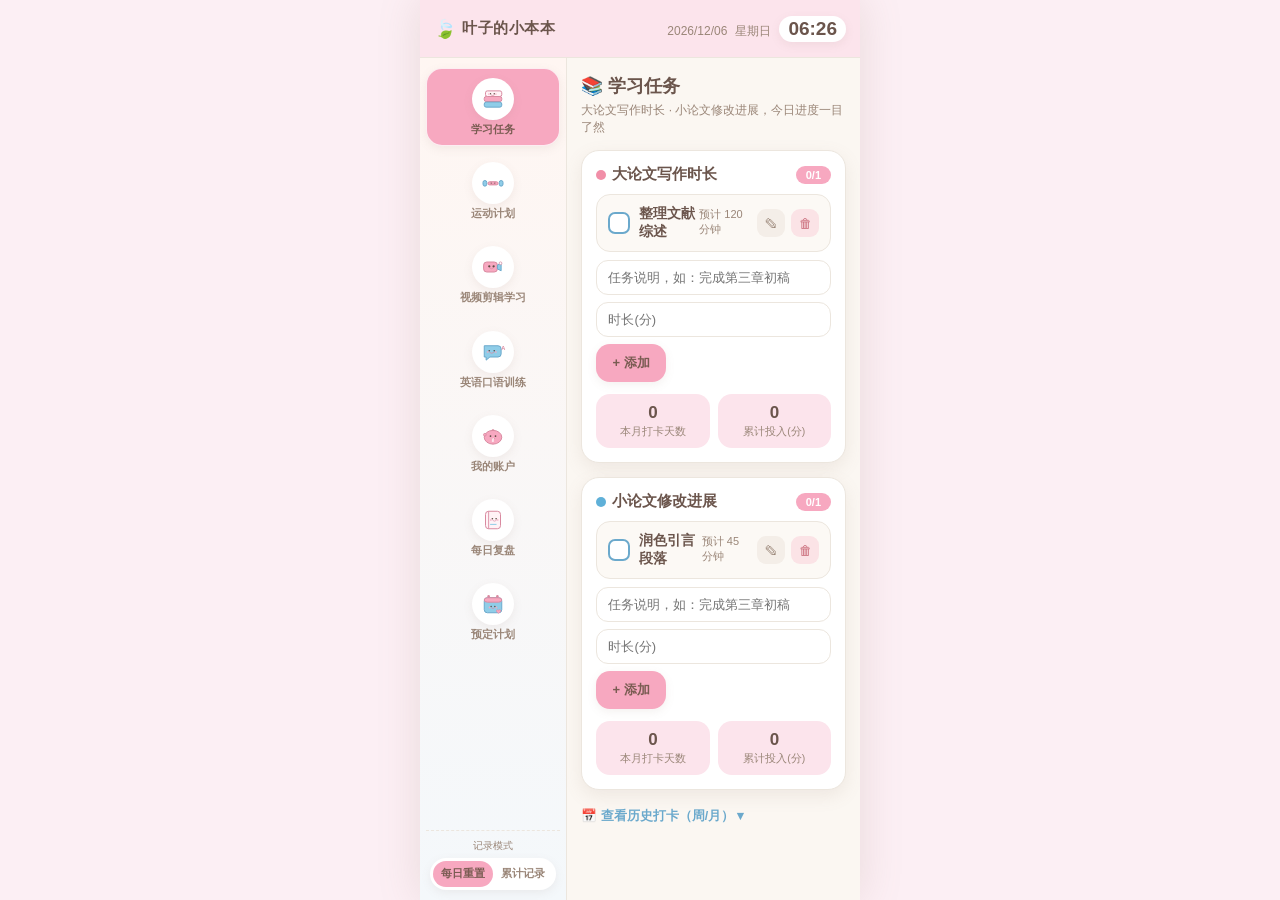
==== index.html @ 4d77258d "部署叶子的小本本到 GitHub Pages" ====
<!DOCTYPE html>
<html lang="zh-CN">
<head>
  <meta charset="UTF-8" />
  <meta name="viewport" content="width=device-width, initial-scale=1.0, maximum-scale=1.0, user-scalable=no, viewport-fit=cover" />
  <meta name="theme-color" content="#F7A8C0" />
  <title>叶子的小本本</title>
  <link rel="stylesheet" href="styles.css" />
<meta name="apple-mobile-web-app-capable" content="yes">
<meta name="mobile-web-app-capable" content="yes">
<meta name="apple-mobile-web-app-status-bar-style" content="default">
<meta name="apple-mobile-web-app-title" content="叶子的小本本">
<link rel="manifest" href="data:application/manifest+json,%7B%22name%22%3A%22%E5%8F%B6%E5%AD%90%E7%9A%84%E5%B0%8F%E6%9C%AC%E6%9C%AC%22%2C%22short_name%22%3A%22%E5%8F%B6%E5%AD%90%E6%9C%AC%E6%9C%AC%22%2C%22display%22%3A%22standalone%22%2C%22orientation%22%3A%22portrait%22%2C%22background_color%22%3A%22%23FBF7F2%22%2C%22theme_color%22%3A%22%23F7A8C0%22%2C%22start_url%22%3A%22.%22%2C%22icons%22%3A%5B%7B%22src%22%3A%22data%3Aimage%2Fsvg%2Bxml%2C%253Csvg%2520xmlns%253D'http%253A%252F%252Fwww.w3.org%252F2000%252Fsvg'%2520width%253D'512'%2520height%253D'512'%253E%253Cdefs%253E%253ClinearGradient%2520id%253D'g'%2520x1%253D'0'%2520y1%253D'0'%2520x2%253D'1'%2520y2%253D'1'%253E%253Cstop%2520offset%253D'0'%2520stop-color%253D'%2523F7A8C0'%252F%253E%253Cstop%2520offset%253D'1'%2520stop-color%253D'%25238FCDE8'%252F%253E%253C%252FlinearGradient%253E%253C%252Fdefs%253E%253Crect%2520width%253D'512'%2520height%253D'512'%2520rx%253D'112'%2520fill%253D'url(%2523g)'%252F%253E%253Ctext%2520x%253D'256'%2520y%253D'340'%2520font-size%253D'300'%2520text-anchor%253D'middle'%253E%25F0%259F%258D%2583%253C%252Ftext%253E%253C%252Fsvg%253E%22%2C%22sizes%22%3A%22512x512%22%2C%22type%22%3A%22image%2Fsvg%2Bxml%22%2C%22purpose%22%3A%22any%22%7D%5D%7D">
<link rel="apple-touch-icon" href="data:image/svg+xml,%3Csvg%20xmlns%3D'http%3A%2F%2Fwww.w3.org%2F2000%2Fsvg'%20width%3D'512'%20height%3D'512'%3E%3Cdefs%3E%3ClinearGradient%20id%3D'g'%20x1%3D'0'%20y1%3D'0'%20x2%3D'1'%20y2%3D'1'%3E%3Cstop%20offset%3D'0'%20stop-color%3D'%23F7A8C0'%2F%3E%3Cstop%20offset%3D'1'%20stop-color%3D'%238FCDE8'%2F%3E%3C%2FlinearGradient%3E%3C%2Fdefs%3E%3Crect%20width%3D'512'%20height%3D'512'%20rx%3D'112'%20fill%3D'url(%23g)'%2F%3E%3Ctext%20x%3D'256'%20y%3D'340'%20font-size%3D'300'%20text-anchor%3D'middle'%3E%F0%9F%8D%83%3C%2Ftext%3E%3C%2Fsvg%3E">
</head>
<body>
  <div class="phone">
    <!-- 顶部常驻栏：日期 / 星期 / 时间 -->
    <header class="topbar" id="topbar">
      <div class="brand">
        <span class="brand-leaf">🍃</span>
        <span class="brand-name">叶子的小本本</span>
      </div>
      <div class="clock" id="clock">
        <span class="clock-date" id="clockDate">----/--/--</span>
        <span class="clock-week" id="clockWeek">星期-</span>
        <span class="clock-time" id="clockTime">--:--</span>
      </div>
    </header>

    <div class="body">
      <!-- 左侧导航 -->
      <nav class="sidebar" id="sidebar">
        <ul class="nav-list" id="navList">
          <li class="nav-item" data-nav="learning">
            <span class="nav-ico" aria-hidden="true">
              <svg viewBox="0 0 48 48" width="30" height="30">
                <rect x="10" y="20" width="28" height="8" rx="3" fill="#F7A8C0" stroke="#D98AA0" stroke-width="1.6"/>
                <rect x="10" y="29" width="28" height="8" rx="3" fill="#8FCDE8" stroke="#6BA9CC" stroke-width="1.6"/>
                <rect x="12" y="11" width="26" height="9" rx="3" fill="#FFF3F6" stroke="#D98AA0" stroke-width="1.6"/>
                <circle cx="20" cy="15.5" r="1.1" fill="#5C4A42"/><circle cx="26" cy="15.5" r="1.1" fill="#5C4A42"/>
                <path d="M21 17.6q2.5 2 5 0" stroke="#D98AA0" stroke-width="1.2" fill="none" stroke-linecap="round"/>
                <circle cx="17.4" cy="16" r="1.4" fill="#F7A8C0" opacity=".7"/><circle cx="28.6" cy="16" r="1.4" fill="#F7A8C0" opacity=".7"/>
              </svg>
            </span>
            <span class="nav-label">学习任务</span>
          </li>
          <li class="nav-item" data-nav="exercise">
            <span class="nav-ico" aria-hidden="true">
              <svg viewBox="0 0 48 48" width="30" height="30">
                <rect x="8" y="20" width="6" height="9" rx="3" fill="#8FCDE8" stroke="#6BA9CC" stroke-width="1.6"/>
                <rect x="34" y="20" width="6" height="9" rx="3" fill="#8FCDE8" stroke="#6BA9CC" stroke-width="1.6"/>
                <rect x="16" y="22" width="16" height="5" rx="2.5" fill="#F7A8C0" stroke="#D98AA0" stroke-width="1.6"/>
                <circle cx="21" cy="24.3" r="1" fill="#5C4A42"/><circle cx="27" cy="24.3" r="1" fill="#5C4A42"/>
                <path d="M22.5 25.6q1.5 1.2 3 0" stroke="#D98AA0" stroke-width="1" fill="none" stroke-linecap="round"/>
                <circle cx="19" cy="24.7" r="1.3" fill="#F7A8C0" opacity=".7"/><circle cx="29" cy="24.7" r="1.3" fill="#F7A8C0" opacity=".7"/>
              </svg>
            </span>
            <span class="nav-label">运动计划</span>
          </li>
          <li class="nav-item" data-nav="video">
            <span class="nav-ico" aria-hidden="true">
              <svg viewBox="0 0 48 48" width="30" height="30">
                <rect x="9" y="16" width="22" height="16" rx="5" fill="#F7A8C0" stroke="#D98AA0" stroke-width="1.6"/>
                <path d="M31 21l6-3v12l-6-3z" fill="#8FCDE8" stroke="#6BA9CC" stroke-width="1.6" stroke-linejoin="round"/>
                <circle cx="18" cy="23" r="1.8" fill="#5C4A42"/><circle cx="25" cy="23" r="1.8" fill="#5C4A42"/>
                <path d="M19 26q2.5 2 5 0" stroke="#D98AA0" stroke-width="1.1" fill="none" stroke-linecap="round"/>
                <circle cx="15.5" cy="25" r="1.6" fill="#F7A8C0" opacity=".8"/><circle cx="27.5" cy="25" r="1.6" fill="#F7A8C0" opacity=".8"/>
                <circle cx="36" cy="18" r="2.2" fill="#fff" stroke="#D98AA0" stroke-width="1.2"/>
              </svg>
            </span>
            <span class="nav-label">视频剪辑学习</span>
          </li>
          <li class="nav-item" data-nav="english">
            <span class="nav-ico" aria-hidden="true">
              <svg viewBox="0 0 48 48" width="30" height="30">
                <path d="M10 14h22a5 5 0 0 1 5 5v8a5 5 0 0 1-5 5H19l-6 5v-5h-3z" fill="#8FCDE8" stroke="#6BA9CC" stroke-width="1.6" stroke-linejoin="round"/>
                <circle cx="18" cy="22" r="1.3" fill="#5C4A42"/><circle cx="26" cy="22" r="1.3" fill="#5C4A42"/>
                <path d="M19 25q3 2.5 6 0" stroke="#D98AA0" stroke-width="1.2" fill="none" stroke-linecap="round"/>
                <circle cx="15.5" cy="24" r="1.6" fill="#F7A8C0" opacity=".7"/><circle cx="28.5" cy="24" r="1.6" fill="#F7A8C0" opacity=".7"/>
                <text x="37" y="20" font-size="9" font-weight="800" fill="#D98AA0">A</text>
              </svg>
            </span>
            <span class="nav-label">英语口语训练</span>
          </li>
          <li class="nav-item" data-nav="account">
            <span class="nav-ico" aria-hidden="true">
              <svg viewBox="0 0 48 48" width="30" height="30">
                <ellipse cx="24" cy="26" rx="14" ry="11" fill="#F7A8C0" stroke="#D98AA0" stroke-width="1.6"/>
                <circle cx="11" cy="22" r="2.2" fill="#F7A8C0" stroke="#D98AA0" stroke-width="1.3"/>
                <circle cx="20" cy="24" r="1.4" fill="#5C4A42"/><circle cx="28" cy="24" r="1.4" fill="#5C4A42"/>
                <path d="M21 28q3 2.5 6 0" stroke="#D98AA0" stroke-width="1.2" fill="none" stroke-linecap="round"/>
                <circle cx="16" cy="27" r="2" fill="#F7A8C0" opacity=".85"/><circle cx="32" cy="27" r="2" fill="#F7A8C0" opacity=".85"/>
                <rect x="22" y="13" width="4" height="3" rx="1.5" fill="#D98AA0"/>
                <text x="24" y="33" font-size="8" font-weight="800" fill="#fff" text-anchor="middle">¥</text>
              </svg>
            </span>
            <span class="nav-label">我的账户</span>
          </li>
          <li class="nav-item" data-nav="review">
            <span class="nav-ico" aria-hidden="true">
              <svg viewBox="0 0 48 48" width="30" height="30">
                <rect x="12" y="10" width="24" height="28" rx="5" fill="#FFF3F6" stroke="#D98AA0" stroke-width="1.6"/>
                <path d="M17 10v28" stroke="#D98AA0" stroke-width="1.4"/>
                <circle cx="23" cy="22" r="1.3" fill="#5C4A42"/><circle cx="29" cy="22" r="1.3" fill="#5C4A42"/>
                <path d="M24 25q2.5 2 5 0" stroke="#D98AA0" stroke-width="1.1" fill="none" stroke-linecap="round"/>
                <circle cx="20.5" cy="24" r="1.5" fill="#F7A8C0" opacity=".7"/><circle cx="31.5" cy="24" r="1.5" fill="#F7A8C0" opacity=".7"/>
                <path d="M20 31h9" stroke="#8FCDE8" stroke-width="1.6" stroke-linecap="round"/>
              </svg>
            </span>
            <span class="nav-label">每日复盘</span>
          </li>
          <li class="nav-item" data-nav="plans">
            <span class="nav-ico" aria-hidden="true">
              <svg viewBox="0 0 48 48" width="30" height="30">
                <rect x="10" y="14" width="28" height="24" rx="5" fill="#8FCDE8" stroke="#6BA9CC" stroke-width="1.6"/>
                <rect x="10" y="14" width="28" height="7" rx="5" fill="#F7A8C0" stroke="#D98AA0" stroke-width="1.6"/>
                <circle cx="17" cy="11.5" r="2" fill="#D98AA0"/><circle cx="31" cy="11.5" r="2" fill="#D98AA0"/>
                <circle cx="21" cy="28" r="1.2" fill="#5C4A42"/><circle cx="27" cy="28" r="1.2" fill="#5C4A42"/>
                <path d="M22 30.5q2.5 2 4 0" stroke="#D98AA0" stroke-width="1.1" fill="none" stroke-linecap="round"/>
                <circle cx="18.5" cy="29.5" r="1.5" fill="#F7A8C0" opacity=".85"/><circle cx="29.5" cy="29.5" r="1.5" fill="#F7A8C0" opacity=".85"/>
                <path d="M33 34c-1.2-1.8-3.6-.6-3.6 1.2 0 1.8 3.6 3.6 3.6 3.6s3.6-1.8 3.6-3.6c0-1.8-2.4-3-3.6-1.2z" fill="#F7A8C0" stroke="#D98AA0" stroke-width="1"/>
              </svg>
            </span>
            <span class="nav-label">预定计划</span>
          </li>
        </ul>

        <!-- 全局记录模式切换 -->
        <div class="mode-switch" id="modeSwitch">
          <div class="mode-title">记录模式</div>
          <div class="mode-toggle">
            <button class="mode-opt" data-mode="daily">每日重置</button>
            <button class="mode-opt" data-mode="cumulative">累计记录</button>
          </div>
        </div>
      </nav>

      <!-- 右侧内容区 -->
      <main class="content" id="content"></main>
    </div>
  </div>

  <script src="app.js"></script>
</body>
</html>
---- styles.css ----
/* ============ 叶子的小本本 · 马卡龙柔雾视觉系统 ============ */
:root{
  --pink:        #F7A8C0;   /* 可爱粉 */
  --pink-deep:   #F18FA8;
  --pink-line:   #D98AA0;
  --pink-soft:   #FCE4EC;   /* 浅粉底 */
  --blue:        #8FCDE8;   /* 可爱蓝 */
  --blue-deep:   #5FB0D8;
  --blue-line:   #6BA9CC;
  --blue-soft:   #E6F3FB;   /* 浅蓝底 */
  --cream:       #FBF7F2;   /* 米白色背景 */
  --cream-card:  #FFFFFF;
  --gray-line:   #ECE6DE;   /* 浅灰分割线 */
  --ink:         #6B554C;   /* 深灰棕色文字 */
  --ink-soft:    #9A8678;
  --grad:        var(--pink);
  --grad-soft:   var(--pink-soft);
  --shadow:      0 6px 18px rgba(150,120,110,.12);
  --shadow-sm:   0 3px 10px rgba(150,120,110,.10);
  --radius:      18px;
  --radius-sm:   12px;
  font-size: 15px;
}

*{ box-sizing:border-box; -webkit-tap-highlight-color:transparent; }
html,body{ margin:0; padding:0; height:100%; }
body{
  font-family:"PingFang SC","Hiragino Sans GB","Microsoft YaHei","Comic Sans MS",-apple-system,sans-serif;
  background: #FCEFF4;
  color:var(--ink);
  display:flex; justify-content:center;
}

/* 手机外框（桌面预览时居中像一台手机） */
.phone{
  width:100%; max-width:440px; height:100vh; min-height:100vh;
  background:var(--cream);
  display:flex; flex-direction:column;
  box-shadow:0 0 40px rgba(150,120,110,.18);
  position:relative; overflow:hidden;
}

/* ===== 顶部常驻栏 ===== */
.topbar{
  flex:0 0 auto; height:58px;
  display:flex; align-items:center; justify-content:space-between;
  padding:0 14px;
  background:var(--grad-soft);
  border-bottom:1px solid var(--gray-line);
  position:relative; z-index:30;
}
.brand{ display:flex; align-items:center; gap:6px; }
.brand-leaf{ font-size:18px; }
.brand-name{ font-weight:800; font-size:15px; letter-spacing:.5px; color:var(--ink); }
.clock{ display:flex; align-items:baseline; gap:8px; }
.clock-date{ font-size:12px; color:var(--ink-soft); }
.clock-week{ font-size:12px; color:var(--ink-soft); }
.clock-time{
  font-size:19px; font-weight:800; color:var(--ink);
  font-variant-numeric:tabular-nums;
  background:#fff; padding:2px 9px; border-radius:20px;
  box-shadow:var(--shadow-sm);
}

/* ===== 主体双栏 ===== */
.body{ flex:1 1 auto; display:flex; min-height:0; }

/* 左侧导航 1/3 */
.sidebar{
  width:33.5%; flex:0 0 33.5%;
  background:linear-gradient(180deg,#FFF6F2 0%, #F4F8FB 100%);
  border-right:1px solid var(--gray-line);
  display:flex; flex-direction:column;
  padding:10px 6px 8px;
}
.nav-list{ list-style:none; margin:0; padding:0; flex:1 1 auto; display:flex; flex-direction:column; gap:6px; }
.nav-item{
  display:flex; flex-direction:column; align-items:center; justify-content:center;
  gap:3px; padding:9px 2px; border-radius:16px;
  cursor:pointer; transition:.18s; text-align:center;
  border:1px solid transparent;
}
.nav-item:active{ transform:scale(.96); }
.nav-ico{
  width:42px; height:42px; border-radius:50%;
  display:flex; align-items:center; justify-content:center;
  background:#fff; box-shadow:var(--shadow-sm);
}
.nav-label{ font-size:11px; font-weight:700; color:var(--ink-soft); line-height:1.2; }
.nav-item.active{
  background:var(--grad);
  border-color:rgba(255,255,255,.8);
  box-shadow:var(--shadow-sm);
}
.nav-item.active .nav-label{ color:#7a5c52; }
.nav-item.active .nav-ico{ background:#fff; }

/* 模式切换 */
.mode-switch{ margin-top:8px; padding:8px 4px 2px; border-top:1px dashed var(--gray-line); }
.mode-title{ font-size:10px; color:var(--ink-soft); text-align:center; margin-bottom:5px; }
.mode-toggle{ display:flex; background:#fff; border-radius:20px; padding:3px; box-shadow:var(--shadow-sm); }
.mode-opt{
  flex:1; border:none; background:transparent; cursor:pointer;
  font-size:10.5px; font-weight:700; color:var(--ink-soft);
  padding:6px 2px; border-radius:16px; transition:.18s; font-family:inherit;
}
.mode-opt.active{ background:var(--grad); color:#7a5c52; }

/* ===== 右侧内容区 ===== */
.content{
  flex:1 1 auto; min-width:0;
  padding:14px 14px 28px;
  overflow-y:auto; -webkit-overflow-scrolling:touch;
  background:var(--cream);
}
.module-title{ font-size:18px; font-weight:800; margin:2px 0 4px; }
.module-sub{ font-size:12px; color:var(--ink-soft); margin:0 0 14px; }

/* 卡片 */
.card{
  background:var(--cream-card); border-radius:var(--radius);
  padding:14px; margin-bottom:14px; box-shadow:var(--shadow);
  border:1px solid var(--gray-line);
}
.card-h{ display:flex; align-items:center; justify-content:space-between; margin-bottom:10px; }
.card-h .t{ font-weight:800; font-size:15px; display:flex; align-items:center; gap:6px; }
.card-h .t .dot{ width:10px; height:10px; border-radius:50%; }
.dot-pink{ background:var(--pink-deep); }
.dot-blue{ background:var(--blue-deep); }

/* 进度 / 统计条 */
.rate-pill{
  font-size:11px; font-weight:800; color:#fff;
  background:var(--grad); padding:3px 10px; border-radius:20px;
}
.progress{ height:9px; background:#F1ECE6; border-radius:20px; overflow:hidden; margin:8px 0; }
.progress > i{ display:block; height:100%; background:var(--grad); border-radius:20px; transition:.4s; }
.stat-row{ display:flex; gap:8px; flex-wrap:wrap; }
.stat-chip{
  flex:1 1 30%; min-width:78px; background:var(--grad-soft);
  border-radius:14px; padding:9px 8px; text-align:center;
}
.stat-chip .n{ font-size:17px; font-weight:800; color:var(--ink); }
.stat-chip .l{ font-size:10.5px; color:var(--ink-soft); margin-top:2px; }

/* 任务条目 */
.item{
  display:flex; align-items:center; gap:9px;
  padding:10px 11px; border-radius:14px;
  background:#FCF9F5; border:1px solid var(--gray-line);
  margin-bottom:8px; transition:.15s;
}
.item:active{ transform:scale(.99); }
.item .check{
  width:22px; height:22px; flex:0 0 22px; border-radius:7px;
  border:2px solid var(--blue-line); background:#fff;
  display:flex; align-items:center; justify-content:center; cursor:pointer;
  transition:.15s;
}
.item.done .check{ background:var(--grad); border-color:transparent; }
.item .check svg{ width:13px; height:13px; opacity:0; transition:.15s; }
.item.done .check svg{ opacity:1; }
.item .body{ flex:1 1 auto; min-width:0; }
.item .name{ font-weight:700; font-size:14px; word-break:break-word; }
.item.done .name{ text-decoration:line-through; color:var(--ink-soft); }
.item .meta{ font-size:11px; color:var(--ink-soft); margin-top:2px; }
.item.done .meta{ text-decoration:line-through; opacity:.7; }
.item .ops{ display:flex; gap:6px; flex:0 0 auto; }
.icon-btn{
  border:none; background:#F4EEE8; color:var(--ink-soft);
  width:28px; height:28px; border-radius:9px; cursor:pointer; font-size:13px;
  display:flex; align-items:center; justify-content:center; transition:.15s;
}
.icon-btn:active{ transform:scale(.9); }
.icon-btn.danger{ background:#FBE3E6; color:#C96A78; }

/* 添加表单 */
.add-form{ display:flex; gap:7px; flex-wrap:wrap; margin-top:6px; }
.add-form input, .add-form select, .add-form textarea{
  font-family:inherit; font-size:13px; color:var(--ink);
  border:1.5px solid var(--gray-line); border-radius:12px;
  padding:9px 11px; background:#fff; outline:none; transition:.15s;
}
.add-form input:focus, .add-form select:focus, .add-form textarea:focus{
  border-color:var(--blue-deep); box-shadow:0 0 0 3px rgba(159,207,227,.25);
}
.add-form .f-name{ flex:1 1 100%; }
.add-form .f-num{ flex:1 1 40%; }
.add-form .f-sel{ flex:1 1 40%; }
.btn{
  border:none; cursor:pointer; font-family:inherit; font-weight:800;
  border-radius:14px; padding:10px 16px; font-size:13px; transition:.15s;
  background:var(--grad); color:#7a5c52; box-shadow:var(--shadow-sm);
}
.btn:active{ transform:scale(.96); }
.btn.ghost{ background:#fff; color:var(--ink-soft); border:1.5px solid var(--gray-line); box-shadow:none; }
.btn.block{ width:100%; }

/* 标签筛选 */
.tags{ display:flex; gap:7px; flex-wrap:wrap; margin-bottom:12px; }
.tag{
  font-size:12px; font-weight:700; padding:6px 13px; border-radius:20px;
  background:#fff; color:var(--ink-soft); border:1.5px solid var(--gray-line); cursor:pointer; transition:.15s;
}
.tag.active{ background:var(--blue-deep); color:#fff; border-color:transparent; }

/* 视频卡片 */
.video-card{
  display:flex; gap:11px; background:#FCF9F5; border:1px solid var(--gray-line);
  border-radius:14px; padding:10px; margin-bottom:10px; align-items:stretch;
}
.thumb{
  width:84px; flex:0 0 84px; border-radius:11px; position:relative; overflow:hidden;
  display:flex; align-items:center; justify-content:center; color:#fff; font-size:26px;
}
.thumb .play{ position:absolute; right:6px; bottom:6px; background:rgba(0,0,0,.35); border-radius:50%; width:22px; height:22px; display:flex; align-items:center; justify-content:center; font-size:10px; }
.video-card .v-body{ flex:1 1 auto; min-width:0; display:flex; flex-direction:column; }
.video-card .v-title{ font-weight:800; font-size:13.5px; line-height:1.3; }
.video-card .v-tag{ font-size:10.5px; color:var(--blue-line); margin-top:3px; }
.video-card .v-foot{ margin-top:auto; display:flex; align-items:center; justify-content:space-between; }
.heat{ font-size:11px; color:var(--ink-soft); }
.learn-badge{
  font-size:11px; font-weight:800; color:#7a5c52; background:var(--grad);
  padding:4px 10px; border-radius:20px; cursor:pointer; border:none;
}
.learn-badge.on{ background:#E7DEDD; color:var(--ink-soft); }

/* 口语 */
.dialogue{ background:var(--blue-soft); border-radius:14px; padding:12px; margin-bottom:12px; }
.dialogue .scene{ font-size:11px; font-weight:800; color:var(--blue-line); margin-bottom:6px; }
.line{ padding:7px 0; border-bottom:1px dashed var(--gray-line); }
.line:last-child{ border-bottom:none; }
.line .en{ font-weight:700; font-size:14px; }
.line .cn{ font-size:12px; color:var(--ink-soft); margin-top:2px; }
.vocab{ background:#fff; border-radius:12px; padding:10px 12px; margin-top:8px; font-size:12px; }
.vocab b{ color:var(--pink-line); }
.scores{ display:flex; gap:8px; flex-wrap:wrap; margin:12px 0; }
.score-box{ flex:1 1 28%; min-width:80px; background:#fff; border:1.5px solid var(--gray-line); border-radius:14px; padding:9px; text-align:center; }
.score-box .sl{ font-size:11px; color:var(--ink-soft); }
.score-box input{ width:54px; text-align:center; font-size:18px; font-weight:800; border:none; border-bottom:2px dashed var(--blue-line); background:transparent; color:var(--ink); outline:none; }

/* 账户 */
.amount-big{ font-size:26px; font-weight:800; color:var(--ink); }
.amount-big small{ font-size:14px; font-weight:700; }
.seg{ display:flex; gap:6px; margin:8px 0 12px; flex-wrap:wrap; }
.seg button{
  flex:1 1 auto; min-width:54px; border:1.5px solid var(--gray-line); background:#fff;
  border-radius:12px; padding:8px 4px; font-size:12px; font-weight:700; color:var(--ink-soft); cursor:pointer; font-family:inherit; transition:.15s;
}
.seg button.active{ background:var(--grad); color:#7a5c52; border-color:transparent; }
.cat-pick{ display:flex; gap:6px; flex-wrap:wrap; }
.cat{
  flex:1 1 22%; min-width:62px; text-align:center; padding:9px 4px; border-radius:12px;
  border:1.5px solid var(--gray-line); background:#fff; cursor:pointer; font-size:12px; font-weight:700; color:var(--ink-soft); transition:.15s;
}
.cat.active{ color:#7a5c52; border-color:transparent; }
.cat.c1.active{ background:#FADADD; } .cat.c2.active{ background:#CDE7F0; }
.cat.c3.active{ background:#FCEFD6; } .cat.c4.active{ background:#DDEFD8; }
.donut-wrap{ display:flex; align-items:center; gap:14px; margin-top:8px; }
.donut{ width:96px; height:96px; border-radius:50%; flex:0 0 96px; position:relative; }
.donut::after{ content:""; position:absolute; inset:22px; background:#fff; border-radius:50%; }
.legend{ flex:1 1 auto; display:flex; flex-direction:column; gap:5px; font-size:12px; }
.legend .lg{ display:flex; align-items:center; gap:6px; }
.legend .sw{ width:11px; height:11px; border-radius:4px; }
.legend .lv{ margin-left:auto; font-weight:800; color:var(--ink); }

/* 复盘 */
.mood-row{ display:flex; gap:8px; flex-wrap:wrap; margin-bottom:10px; }
.mood{
  display:flex; flex-direction:column; align-items:center; gap:3px;
  padding:9px 6px; border-radius:14px; border:1.5px solid var(--gray-line);
  background:#fff; cursor:pointer; width:60px; transition:.15s; font-size:11px; color:var(--ink-soft);
}
.mood .em{ font-size:22px; }
.mood.active{ background:var(--grad); color:#7a5c52; border-color:transparent; }
.sync-list .item{ background:#FCF9F5; }
.history-day{ font-size:12px; font-weight:800; color:var(--ink-soft); margin:12px 0 6px; }
textarea.note{ width:100%; min-height:74px; resize:vertical; }

/* 空状态 */
.empty{ text-align:center; color:var(--ink-soft); font-size:13px; padding:22px 10px; }
.empty .em{ font-size:30px; display:block; margin-bottom:6px; }

/* 历史面板（抽屉式折叠） */
.history-panel{ display:none; margin-top:6px; }
.history-panel.open{ display:block; }

/* 全局今日提醒横幅 */
.reminder-banner{
  background:var(--pink); color:#fff; border-radius:16px;
  padding:11px 14px; margin-bottom:14px; font-weight:800; font-size:13.5px;
  box-shadow:var(--shadow-sm); display:flex; align-items:center; gap:6px;
  animation:pop .3s ease;
}
.reminder-banner .bell{ font-size:17px; }
@keyframes pop{ from{ transform:scale(.96); opacity:.6 } to{ transform:scale(1); opacity:1 } }
.link-btn{ background:none; border:none; color:var(--blue-line); font-weight:700; font-size:12.5px; cursor:pointer; font-family:inherit; padding:4px 0; }

/* 提示气泡 */
.toast{
  position:fixed; left:50%; bottom:80px; transform:translateX(-50%) translateY(10px);
  background:rgba(107,85,76,.92); color:#fff; padding:9px 18px; border-radius:20px;
  font-size:13px; font-weight:700; opacity:0; pointer-events:none; transition:.25s; z-index:99;
}
.toast.show{ opacity:1; transform:translateX(-50%) translateY(0); }

/* 滚动条美化 */
.content::-webkit-scrollbar{ width:6px; }
.content::-webkit-scrollbar-thumb{ background:#E2D8CE; border-radius:6px; }

/* 小屏自适应：导航标签更紧凑 */
@media (max-width:360px){
  .nav-label{ font-size:10px; }
  .nav-ico{ width:38px; height:38px; }
  .clock-date{ display:none; }
}
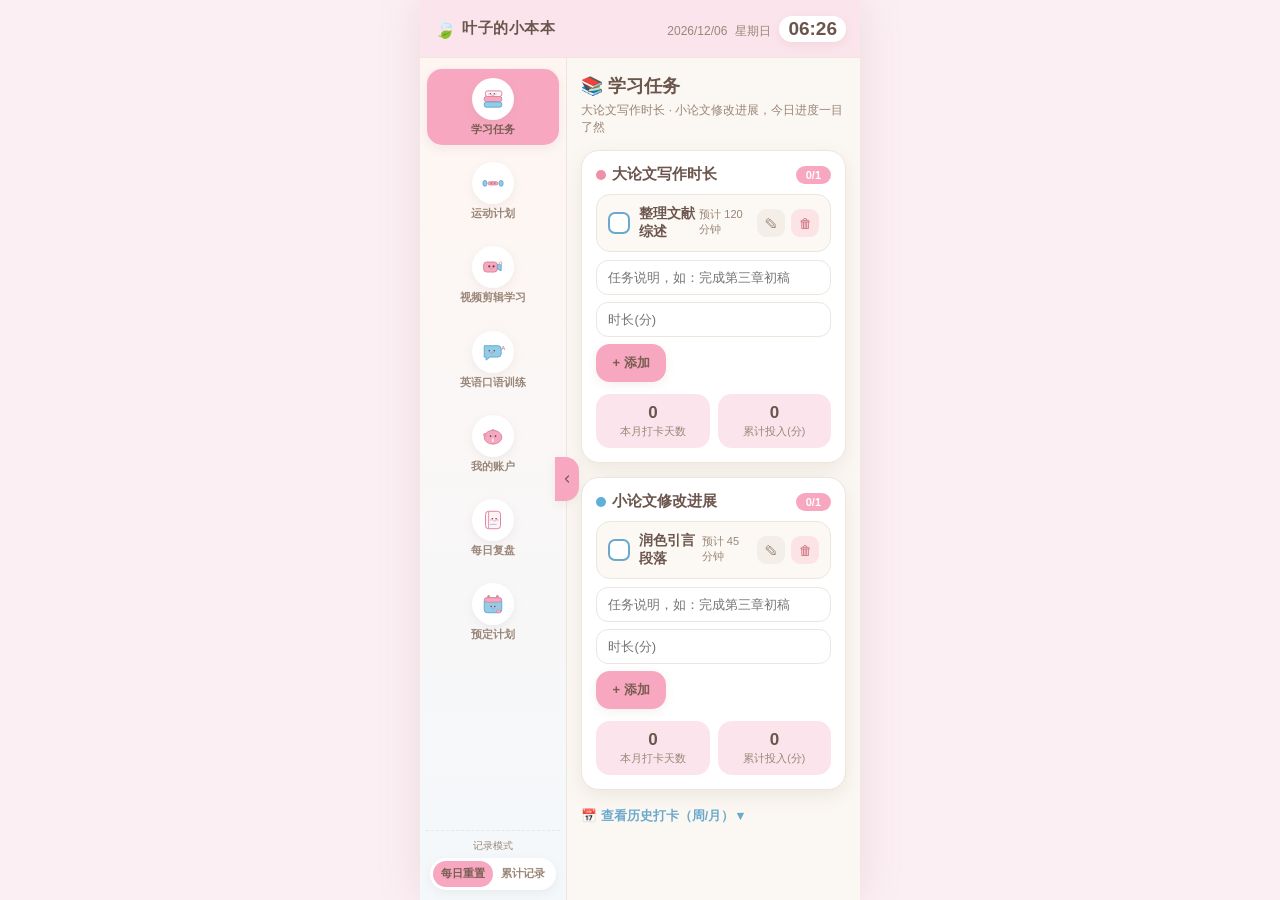
==== commit b67a6154: "新增：左侧栏可折叠收起 + 英语口语标准发音播放/录音跟读评分" ====
--- a/index.html
+++ b/index.html
@@ -29,6 +29,10 @@
     </header>
 
     <div class="body">
+      <!-- 折叠控制条 -->
+      <button class="collapse-tab" id="collapseTab" aria-label="折叠/展开导航">
+        <svg viewBox="0 0 24 24" width="18" height="18"><path id="collapseArrow" d="M15 6l-6 6 6 6" fill="none" stroke="#7a5c52" stroke-width="2.4" stroke-linecap="round" stroke-linejoin="round"/></svg>
+      </button>
       <!-- 左侧导航 -->
       <nav class="sidebar" id="sidebar">
         <ul class="nav-list" id="navList">
--- a/styles.css
+++ b/styles.css
@@ -63,7 +63,18 @@
 }
 
 /* ===== 主体双栏 ===== */
-.body{ flex:1 1 auto; display:flex; min-height:0; }
+.body{ flex:1 1 auto; display:flex; min-height:0; position:relative; }
+
+/* 折叠控制条 */
+.collapse-tab{
+  position:absolute; top:50%; left:33.5%; transform:translate(-50%,-50%);
+  z-index:25; width:24px; height:44px; border:none; cursor:pointer;
+  background:var(--pink); border-radius:0 14px 14px 0;
+  display:flex; align-items:center; justify-content:center;
+  box-shadow:var(--shadow-sm); transition:left .28s ease;
+}
+.collapse-tab svg{ transition:transform .28s ease; }
+.collapse-tab:active{ transform:translate(-50%,-50%) scale(.92); }
 
 /* 左侧导航 1/3 */
 .sidebar{
@@ -72,7 +83,13 @@
   border-right:1px solid var(--gray-line);
   display:flex; flex-direction:column;
   padding:10px 6px 8px;
-}
+  transition:margin-left .28s ease, opacity .2s ease;
+}
+
+/* 收起状态：侧栏移出视口，仅保留图标露在边缘，内容区占满 */
+.body.collapsed .sidebar{ margin-left:-33.5%; opacity:0; pointer-events:none; }
+.body.collapsed .collapse-tab{ left:0; }
+.body.collapsed .collapse-tab #collapseArrow{ transform:rotate(180deg); }
 .nav-list{ list-style:none; margin:0; padding:0; flex:1 1 auto; display:flex; flex-direction:column; gap:6px; }
 .nav-item{
   display:flex; flex-direction:column; align-items:center; justify-content:center;
@@ -228,10 +245,41 @@
 /* 口语 */
 .dialogue{ background:var(--blue-soft); border-radius:14px; padding:12px; margin-bottom:12px; }
 .dialogue .scene{ font-size:11px; font-weight:800; color:var(--blue-line); margin-bottom:6px; }
-.line{ padding:7px 0; border-bottom:1px dashed var(--gray-line); }
+.line{ display:flex; align-items:flex-start; gap:8px; padding:8px 0; border-bottom:1px dashed var(--gray-line); }
 .line:last-child{ border-bottom:none; }
+.line .line-txt{ flex:1 1 auto; min-width:0; }
 .line .en{ font-weight:700; font-size:14px; }
 .line .cn{ font-size:12px; color:var(--ink-soft); margin-top:2px; }
+.line-play{
+  flex:0 0 auto; width:30px; height:30px; border-radius:50%; border:none; cursor:pointer;
+  background:#fff; box-shadow:var(--shadow-sm); font-size:14px; display:flex; align-items:center; justify-content:center;
+  transition:.15s;
+}
+.line-play:active{ transform:scale(.9); }
+.line-play.speaking{ background:var(--pink); }
+
+/* 朗读录音区 */
+.rec-bar{ display:flex; align-items:center; gap:10px; margin:6px 0 12px; }
+.rec-btn{
+  flex:1; border:none; cursor:pointer; font-family:inherit; font-weight:800; font-size:14px;
+  border-radius:14px; padding:12px 16px; transition:.15s; display:flex; align-items:center; justify-content:center; gap:8px;
+  background:var(--grad); color:#7a5c52; box-shadow:var(--shadow-sm);
+}
+.rec-btn:active{ transform:scale(.97); }
+.rec-btn.recording{ background:var(--pink-deep); color:#fff; }
+.rec-btn:disabled{ opacity:.55; }
+.rec-dot{ width:10px; height:10px; border-radius:50%; background:currentColor; }
+.rec-btn.recording .rec-dot{ animation:blink 1s infinite; }
+@keyframes blink{ 0%,100%{opacity:1} 50%{opacity:.25} }
+
+.rec-result{ background:#fff; border:1.5px solid var(--gray-line); border-radius:14px; padding:11px 12px; margin-bottom:12px; font-size:13px; }
+.rec-result .rr-h{ font-size:11px; font-weight:800; color:var(--ink-soft); margin-bottom:6px; display:flex; align-items:center; justify-content:space-between; }
+.rec-result .rr-you{ font-weight:700; }
+.rec-result .rr-you .ok{ color:#3a9d6b; } .rec-result .rr-you .miss{ color:#C96A78; text-decoration:line-through; opacity:.7; }
+.rec-result .rr-you .extra{ color:var(--blue-line); }
+.rec-result .rr-target{ font-size:11.5px; color:var(--ink-soft); margin-top:5px; }
+.rec-hint{ font-size:11.5px; color:var(--ink-soft); margin-bottom:12px; }
+.rec-unsupported{ background:#FFF4E9; border:1px dashed #E8B98C; color:#B07A3C; border-radius:12px; padding:9px 11px; font-size:12px; margin-bottom:12px; }
 .vocab{ background:#fff; border-radius:12px; padding:10px 12px; margin-top:8px; font-size:12px; }
 .vocab b{ color:var(--pink-line); }
 .scores{ display:flex; gap:8px; flex-wrap:wrap; margin:12px 0; }
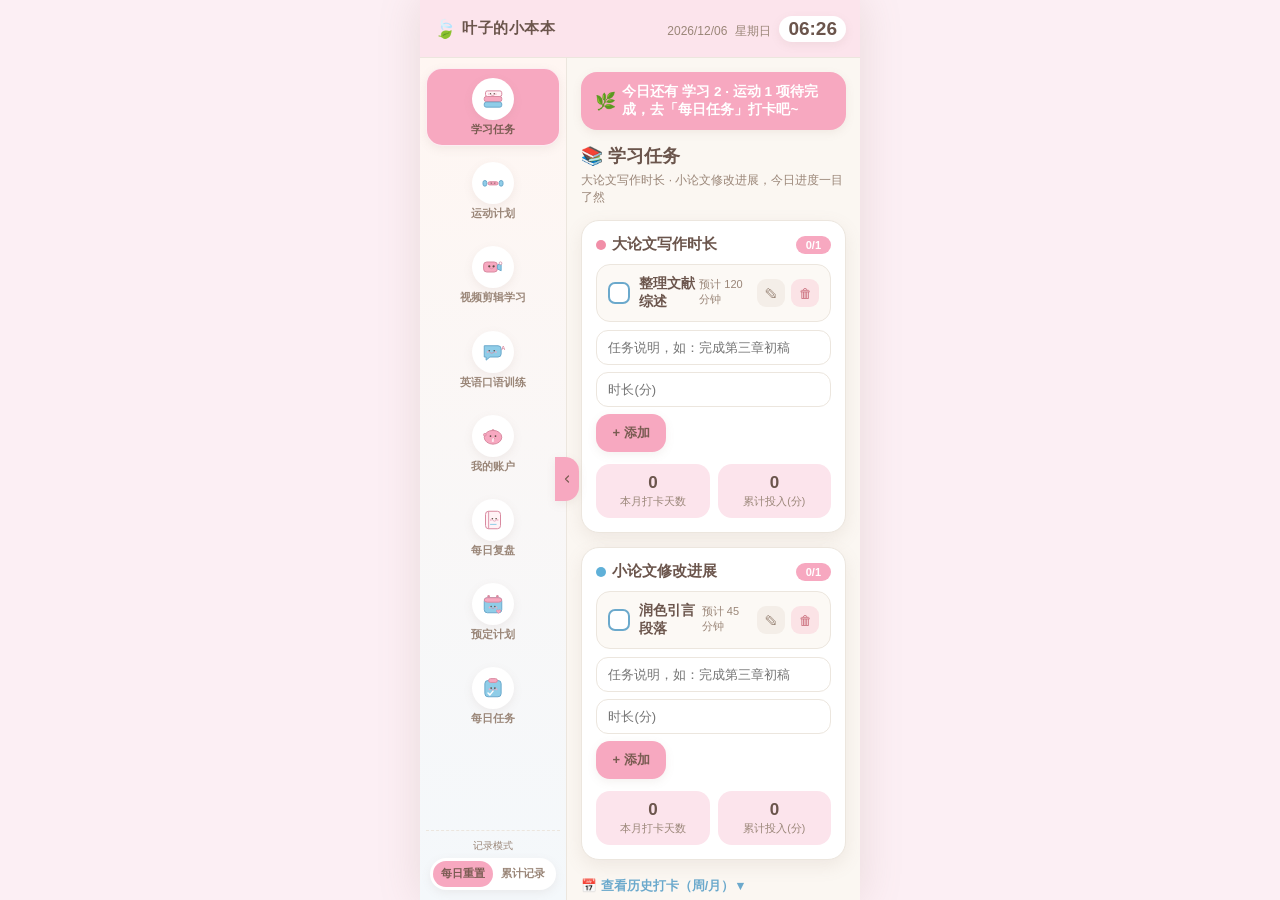
==== commit 8dccf41b: "新增「每日任务」模块：汇总学习/运动/预定当日任务统一打卡 + 当日提醒" ====
--- a/index.html
+++ b/index.html
@@ -128,6 +128,19 @@
             </span>
             <span class="nav-label">预定计划</span>
           </li>
+          <li class="nav-item" data-nav="daily">
+            <span class="nav-ico" aria-hidden="true">
+              <svg viewBox="0 0 48 48" width="30" height="30">
+                <rect x="11" y="12" width="26" height="26" rx="5" fill="#8FCDE8" stroke="#6BA9CC" stroke-width="1.6"/>
+                <rect x="17" y="9" width="14" height="6" rx="3" fill="#F7A8C0" stroke="#D98AA0" stroke-width="1.6"/>
+                <circle cx="21" cy="24" r="1.4" fill="#5C4A42"/><circle cx="27" cy="24" r="1.4" fill="#5C4A42"/>
+                <path d="M22 27q2.5 2 4 0" stroke="#D98AA0" stroke-width="1.2" fill="none" stroke-linecap="round"/>
+                <circle cx="18.5" cy="26" r="1.6" fill="#F7A8C0" opacity=".8"/><circle cx="29.5" cy="26" r="1.6" fill="#F7A8C0" opacity=".8"/>
+                <path d="M16 32l3 3 5-6" fill="none" stroke="#fff" stroke-width="2.4" stroke-linecap="round" stroke-linejoin="round"/>
+              </svg>
+            </span>
+            <span class="nav-label">每日任务</span>
+          </li>
         </ul>
 
         <!-- 全局记录模式切换 -->
--- a/styles.css
+++ b/styles.css
@@ -229,7 +229,9 @@
 .thumb{
   width:84px; flex:0 0 84px; border-radius:11px; position:relative; overflow:hidden;
   display:flex; align-items:center; justify-content:center; color:#fff; font-size:26px;
-}
+  cursor:pointer; transition:.15s;
+}
+.thumb:active{ transform:scale(.95); }
 .thumb .play{ position:absolute; right:6px; bottom:6px; background:rgba(0,0,0,.35); border-radius:50%; width:22px; height:22px; display:flex; align-items:center; justify-content:center; font-size:10px; }
 .video-card .v-body{ flex:1 1 auto; min-width:0; display:flex; flex-direction:column; }
 .video-card .v-title{ font-weight:800; font-size:13.5px; line-height:1.3; }
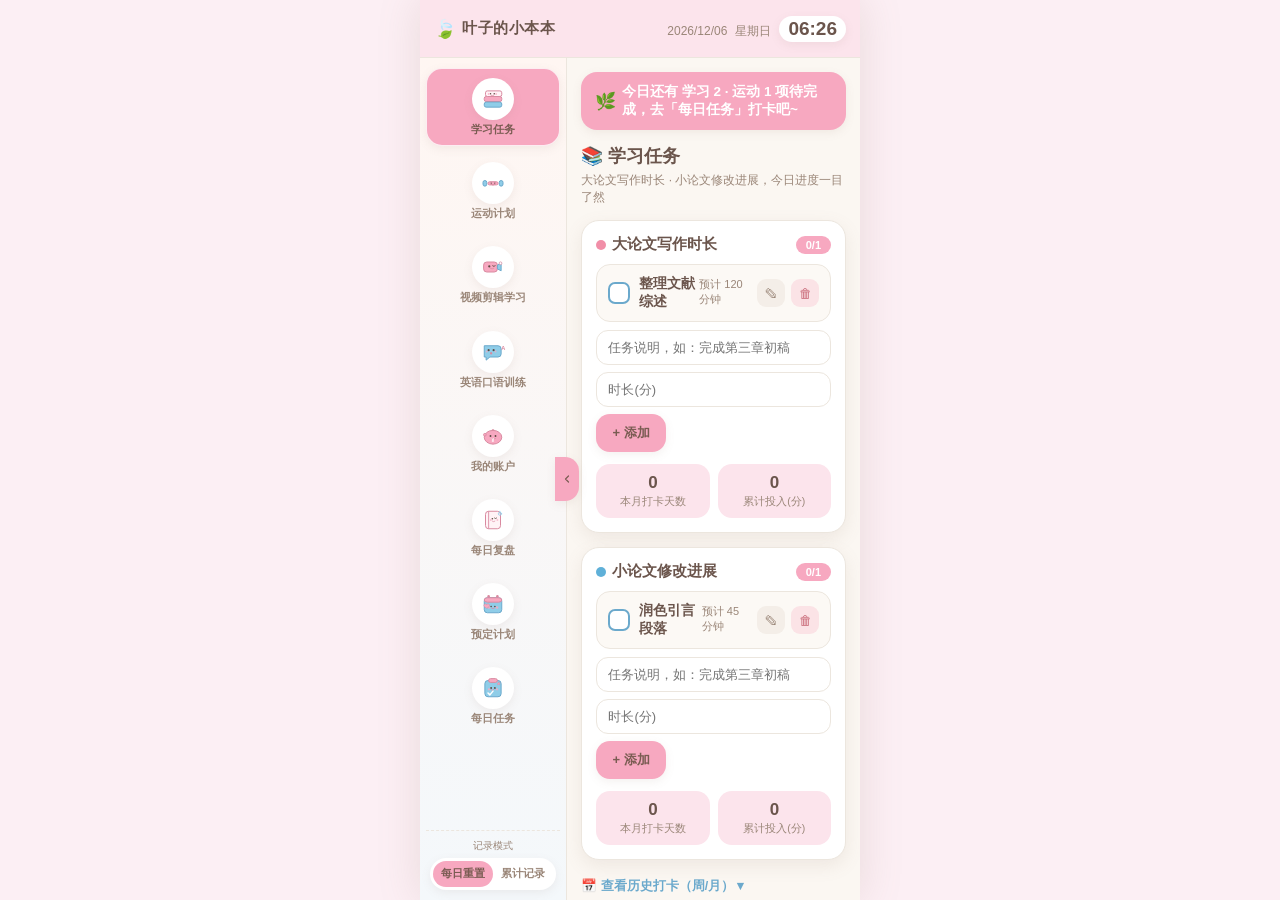
==== commit 25f7c648: "8个导航图标替换为樱桃小丸子的不同表情" ====
--- a/index.html
+++ b/index.html
@@ -36,107 +36,119 @@
       <!-- 左侧导航 -->
       <nav class="sidebar" id="sidebar">
         <ul class="nav-list" id="navList">
+          <!-- 1 学习任务：认真微笑 -->
           <li class="nav-item" data-nav="learning">
             <span class="nav-ico" aria-hidden="true">
               <svg viewBox="0 0 48 48" width="30" height="30">
                 <rect x="10" y="20" width="28" height="8" rx="3" fill="#F7A8C0" stroke="#D98AA0" stroke-width="1.6"/>
                 <rect x="10" y="29" width="28" height="8" rx="3" fill="#8FCDE8" stroke="#6BA9CC" stroke-width="1.6"/>
                 <rect x="12" y="11" width="26" height="9" rx="3" fill="#FFF3F6" stroke="#D98AA0" stroke-width="1.6"/>
-                <circle cx="20" cy="15.5" r="1.1" fill="#5C4A42"/><circle cx="26" cy="15.5" r="1.1" fill="#5C4A42"/>
-                <path d="M21 17.6q2.5 2 5 0" stroke="#D98AA0" stroke-width="1.2" fill="none" stroke-linecap="round"/>
-                <circle cx="17.4" cy="16" r="1.4" fill="#F7A8C0" opacity=".7"/><circle cx="28.6" cy="16" r="1.4" fill="#F7A8C0" opacity=".7"/>
+                <circle cx="20" cy="15.5" r="1.2" fill="#5C4A42"/><circle cx="26" cy="15.5" r="1.2" fill="#5C4A42"/>
+                <path d="M20.5 17.8q2.5 2.2 5 0" stroke="#D98AA0" stroke-width="1.3" fill="none" stroke-linecap="round"/>
+                <circle cx="17" cy="16" r="1.5" fill="#F7A8C0" opacity=".75"/><circle cx="29" cy="16" r="1.5" fill="#F7A8C0" opacity=".75"/>
               </svg>
             </span>
             <span class="nav-label">学习任务</span>
           </li>
+          <!-- 2 运动：活力大笑 -->
           <li class="nav-item" data-nav="exercise">
             <span class="nav-ico" aria-hidden="true">
               <svg viewBox="0 0 48 48" width="30" height="30">
                 <rect x="8" y="20" width="6" height="9" rx="3" fill="#8FCDE8" stroke="#6BA9CC" stroke-width="1.6"/>
                 <rect x="34" y="20" width="6" height="9" rx="3" fill="#8FCDE8" stroke="#6BA9CC" stroke-width="1.6"/>
                 <rect x="16" y="22" width="16" height="5" rx="2.5" fill="#F7A8C0" stroke="#D98AA0" stroke-width="1.6"/>
-                <circle cx="21" cy="24.3" r="1" fill="#5C4A42"/><circle cx="27" cy="24.3" r="1" fill="#5C4A42"/>
-                <path d="M22.5 25.6q1.5 1.2 3 0" stroke="#D98AA0" stroke-width="1" fill="none" stroke-linecap="round"/>
-                <circle cx="19" cy="24.7" r="1.3" fill="#F7A8C0" opacity=".7"/><circle cx="29" cy="24.7" r="1.3" fill="#F7A8C0" opacity=".7"/>
+                <circle cx="21" cy="24.2" r="1.1" fill="#5C4A42"/><circle cx="27" cy="24.2" r="1.1" fill="#5C4A42"/>
+                <path d="M21 26.2q3 3 6 0" stroke="#D98AA0" stroke-width="1.3" fill="none" stroke-linecap="round"/>
+                <circle cx="18.5" cy="24.8" r="1.8" fill="#F7A8C0" opacity=".8"/><circle cx="29.5" cy="24.8" r="1.8" fill="#F7A8C0" opacity=".8"/>
               </svg>
             </span>
             <span class="nav-label">运动计划</span>
           </li>
+          <!-- 3 视频：眨眼酷 -->
           <li class="nav-item" data-nav="video">
             <span class="nav-ico" aria-hidden="true">
               <svg viewBox="0 0 48 48" width="30" height="30">
                 <rect x="9" y="16" width="22" height="16" rx="5" fill="#F7A8C0" stroke="#D98AA0" stroke-width="1.6"/>
                 <path d="M31 21l6-3v12l-6-3z" fill="#8FCDE8" stroke="#6BA9CC" stroke-width="1.6" stroke-linejoin="round"/>
-                <circle cx="18" cy="23" r="1.8" fill="#5C4A42"/><circle cx="25" cy="23" r="1.8" fill="#5C4A42"/>
-                <path d="M19 26q2.5 2 5 0" stroke="#D98AA0" stroke-width="1.1" fill="none" stroke-linecap="round"/>
-                <circle cx="15.5" cy="25" r="1.6" fill="#F7A8C0" opacity=".8"/><circle cx="27.5" cy="25" r="1.6" fill="#F7A8C0" opacity=".8"/>
+                <circle cx="18" cy="23" r="1.8" fill="#5C4A42"/>
+                <path d="M23.5 22.2q2 2 4 0" stroke="#5C4A42" stroke-width="1.5" fill="none" stroke-linecap="round"/>
+                <path d="M19.5 26q3 2.4 6 0" stroke="#D98AA0" stroke-width="1.2" fill="none" stroke-linecap="round"/>
+                <circle cx="15" cy="25" r="1.7" fill="#F7A8C0" opacity=".85"/><circle cx="27.5" cy="25" r="1.7" fill="#F7A8C0" opacity=".85"/>
                 <circle cx="36" cy="18" r="2.2" fill="#fff" stroke="#D98AA0" stroke-width="1.2"/>
               </svg>
             </span>
             <span class="nav-label">视频剪辑学习</span>
           </li>
+          <!-- 4 英语：惊讶开口 A -->
           <li class="nav-item" data-nav="english">
             <span class="nav-ico" aria-hidden="true">
               <svg viewBox="0 0 48 48" width="30" height="30">
                 <path d="M10 14h22a5 5 0 0 1 5 5v8a5 5 0 0 1-5 5H19l-6 5v-5h-3z" fill="#8FCDE8" stroke="#6BA9CC" stroke-width="1.6" stroke-linejoin="round"/>
-                <circle cx="18" cy="22" r="1.3" fill="#5C4A42"/><circle cx="26" cy="22" r="1.3" fill="#5C4A42"/>
-                <path d="M19 25q3 2.5 6 0" stroke="#D98AA0" stroke-width="1.2" fill="none" stroke-linecap="round"/>
-                <circle cx="15.5" cy="24" r="1.6" fill="#F7A8C0" opacity=".7"/><circle cx="28.5" cy="24" r="1.6" fill="#F7A8C0" opacity=".7"/>
+                <circle cx="17" cy="21" r="1.7" fill="#5C4A42"/><circle cx="25" cy="21" r="1.7" fill="#5C4A42"/>
+                <ellipse cx="21" cy="26" rx="1.7" ry="2.1" fill="#D98AA0"/>
+                <circle cx="14" cy="23" r="1.6" fill="#F7A8C0" opacity=".7"/><circle cx="28" cy="23" r="1.6" fill="#F7A8C0" opacity=".7"/>
                 <text x="37" y="20" font-size="9" font-weight="800" fill="#D98AA0">A</text>
               </svg>
             </span>
             <span class="nav-label">英语口语训练</span>
           </li>
+          <!-- 5 账户：满足得意 -->
           <li class="nav-item" data-nav="account">
             <span class="nav-ico" aria-hidden="true">
               <svg viewBox="0 0 48 48" width="30" height="30">
                 <ellipse cx="24" cy="26" rx="14" ry="11" fill="#F7A8C0" stroke="#D98AA0" stroke-width="1.6"/>
                 <circle cx="11" cy="22" r="2.2" fill="#F7A8C0" stroke="#D98AA0" stroke-width="1.3"/>
-                <circle cx="20" cy="24" r="1.4" fill="#5C4A42"/><circle cx="28" cy="24" r="1.4" fill="#5C4A42"/>
-                <path d="M21 28q3 2.5 6 0" stroke="#D98AA0" stroke-width="1.2" fill="none" stroke-linecap="round"/>
-                <circle cx="16" cy="27" r="2" fill="#F7A8C0" opacity=".85"/><circle cx="32" cy="27" r="2" fill="#F7A8C0" opacity=".85"/>
+                <circle cx="20" cy="24" r="1.5" fill="#5C4A42"/><circle cx="28" cy="24" r="1.5" fill="#5C4A42"/>
+                <path d="M22 28q3 1.6 6 0" stroke="#D98AA0" stroke-width="1.2" fill="none" stroke-linecap="round"/>
+                <circle cx="16" cy="27" r="2.4" fill="#F7A8C0" opacity=".9"/><circle cx="32" cy="27" r="1.6" fill="#F7A8C0" opacity=".8"/>
                 <rect x="22" y="13" width="4" height="3" rx="1.5" fill="#D98AA0"/>
                 <text x="24" y="33" font-size="8" font-weight="800" fill="#fff" text-anchor="middle">¥</text>
               </svg>
             </span>
             <span class="nav-label">我的账户</span>
           </li>
+          <!-- 6 复盘：思考 -->
           <li class="nav-item" data-nav="review">
             <span class="nav-ico" aria-hidden="true">
               <svg viewBox="0 0 48 48" width="30" height="30">
                 <rect x="12" y="10" width="24" height="28" rx="5" fill="#FFF3F6" stroke="#D98AA0" stroke-width="1.6"/>
                 <path d="M17 10v28" stroke="#D98AA0" stroke-width="1.4"/>
-                <circle cx="23" cy="22" r="1.3" fill="#5C4A42"/><circle cx="29" cy="22" r="1.3" fill="#5C4A42"/>
-                <path d="M24 25q2.5 2 5 0" stroke="#D98AA0" stroke-width="1.1" fill="none" stroke-linecap="round"/>
-                <circle cx="20.5" cy="24" r="1.5" fill="#F7A8C0" opacity=".7"/><circle cx="31.5" cy="24" r="1.5" fill="#F7A8C0" opacity=".7"/>
-                <path d="M20 31h9" stroke="#8FCDE8" stroke-width="1.6" stroke-linecap="round"/>
+                <circle cx="23" cy="22" r="1.3" fill="#5C4A42"/>
+                <path d="M26.5 21q1.6 1.6 3.2 0" stroke="#5C4A42" stroke-width="1.4" fill="none" stroke-linecap="round"/>
+                <path d="M23 26q2 1.6 4 0" stroke="#D98AA0" stroke-width="1.1" fill="none" stroke-linecap="round"/>
+                <circle cx="20.5" cy="24" r="1.5" fill="#F7A8C0" opacity=".7"/><circle cx="31" cy="24" r="1.5" fill="#F7A8C0" opacity=".7"/>
+                <circle cx="35" cy="14" r="2.4" fill="none" stroke="#8FCDE8" stroke-width="1.3"/>
+                <path d="M35 11.4v-1.4M36.4 14h1.6" stroke="#8FCDE8" stroke-width="1.3" stroke-linecap="round"/>
               </svg>
             </span>
             <span class="nav-label">每日复盘</span>
           </li>
+          <!-- 7 预定计划：爱心脸 -->
           <li class="nav-item" data-nav="plans">
             <span class="nav-ico" aria-hidden="true">
               <svg viewBox="0 0 48 48" width="30" height="30">
                 <rect x="10" y="14" width="28" height="24" rx="5" fill="#8FCDE8" stroke="#6BA9CC" stroke-width="1.6"/>
                 <rect x="10" y="14" width="28" height="7" rx="5" fill="#F7A8C0" stroke="#D98AA0" stroke-width="1.6"/>
                 <circle cx="17" cy="11.5" r="2" fill="#D98AA0"/><circle cx="31" cy="11.5" r="2" fill="#D98AA0"/>
-                <circle cx="21" cy="28" r="1.2" fill="#5C4A42"/><circle cx="27" cy="28" r="1.2" fill="#5C4A42"/>
-                <path d="M22 30.5q2.5 2 4 0" stroke="#D98AA0" stroke-width="1.1" fill="none" stroke-linecap="round"/>
-                <circle cx="18.5" cy="29.5" r="1.5" fill="#F7A8C0" opacity=".85"/><circle cx="29.5" cy="29.5" r="1.5" fill="#F7A8C0" opacity=".85"/>
-                <path d="M33 34c-1.2-1.8-3.6-.6-3.6 1.2 0 1.8 3.6 3.6 3.6 3.6s3.6-1.8 3.6-3.6c0-1.8-2.4-3-3.6-1.2z" fill="#F7A8C0" stroke="#D98AA0" stroke-width="1"/>
+                <circle cx="21" cy="28" r="1.3" fill="#5C4A42"/><circle cx="27" cy="28" r="1.3" fill="#5C4A42"/>
+                <path d="M21.5 30.5q2.5 2 5 0" stroke="#D98AA0" stroke-width="1.2" fill="none" stroke-linecap="round"/>
+                <circle cx="17.5" cy="29.5" r="2.1" fill="#F7A8C0" opacity=".85"/><circle cx="30.5" cy="29.5" r="2.1" fill="#F7A8C0" opacity=".85"/>
+                <path d="M14 25c-1.6-2.2-4.6-1-4.6 1.4 0 2.2 4.6 4.4 4.6 4.4s4.6-2.2 4.6-4.4c0-2.4-3-3.6-4.6-1.4z" fill="#F7A8C0" stroke="#D98AA0" stroke-width=".9"/>
               </svg>
             </span>
             <span class="nav-label">预定计划</span>
           </li>
+          <!-- 8 每日任务：加油打气 -->
           <li class="nav-item" data-nav="daily">
             <span class="nav-ico" aria-hidden="true">
               <svg viewBox="0 0 48 48" width="30" height="30">
                 <rect x="11" y="12" width="26" height="26" rx="5" fill="#8FCDE8" stroke="#6BA9CC" stroke-width="1.6"/>
                 <rect x="17" y="9" width="14" height="6" rx="3" fill="#F7A8C0" stroke="#D98AA0" stroke-width="1.6"/>
-                <circle cx="21" cy="24" r="1.4" fill="#5C4A42"/><circle cx="27" cy="24" r="1.4" fill="#5C4A42"/>
-                <path d="M22 27q2.5 2 4 0" stroke="#D98AA0" stroke-width="1.2" fill="none" stroke-linecap="round"/>
-                <circle cx="18.5" cy="26" r="1.6" fill="#F7A8C0" opacity=".8"/><circle cx="29.5" cy="26" r="1.6" fill="#F7A8C0" opacity=".8"/>
+                <circle cx="21" cy="24" r="1.5" fill="#5C4A42"/><circle cx="27" cy="24" r="1.5" fill="#5C4A42"/>
+                <path d="M20.5 26.5q3 3 5 0" stroke="#D98AA0" stroke-width="1.3" fill="none" stroke-linecap="round"/>
+                <circle cx="17.5" cy="26" r="1.8" fill="#F7A8C0" opacity=".85"/><circle cx="30.5" cy="26" r="1.8" fill="#F7A8C0" opacity=".85"/>
                 <path d="M16 32l3 3 5-6" fill="none" stroke="#fff" stroke-width="2.4" stroke-linecap="round" stroke-linejoin="round"/>
+                <path d="M33 14l.8 1.7 1.9.2-1.4 1.3.4 1.9-1.7-.9-1.7.9.4-1.9L31.3 16l1.9-.2z" fill="#F7A8C0" stroke="#D98AA0" stroke-width=".7"/>
               </svg>
             </span>
             <span class="nav-label">每日任务</span>
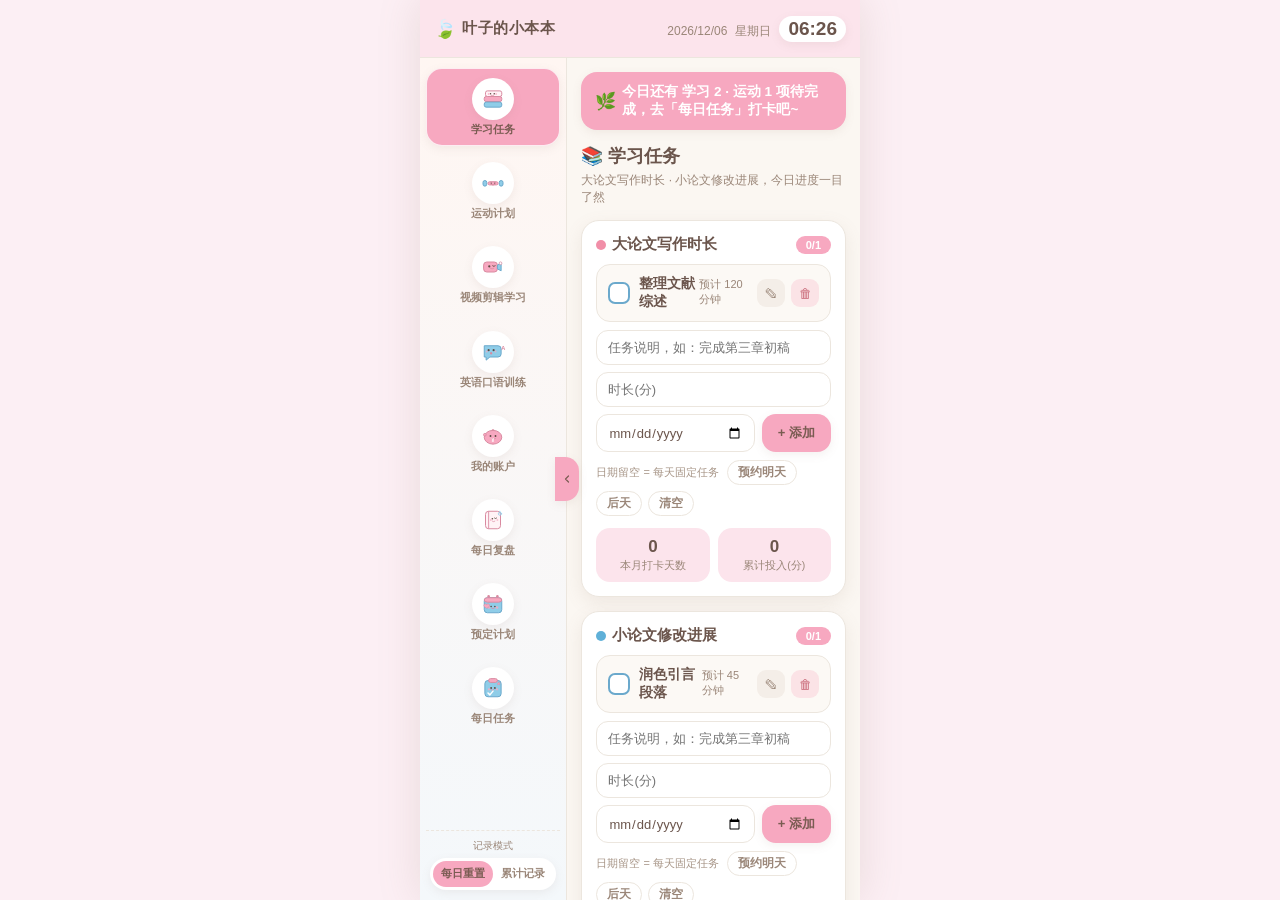
==== commit 92ea476a: "chore: 同步 GitHub Pages 入口 index.html 为单文件包" ====
--- a/index.html
+++ b/index.html
@@ -5,7 +5,390 @@
   <meta name="viewport" content="width=device-width, initial-scale=1.0, maximum-scale=1.0, user-scalable=no, viewport-fit=cover" />
   <meta name="theme-color" content="#F7A8C0" />
   <title>叶子的小本本</title>
-  <link rel="stylesheet" href="styles.css" />
+  <style>
+/* ============ 叶子的小本本 · 马卡龙柔雾视觉系统 ============ */
+:root{
+  --pink:        #F7A8C0;   /* 可爱粉 */
+  --pink-deep:   #F18FA8;
+  --pink-line:   #D98AA0;
+  --pink-soft:   #FCE4EC;   /* 浅粉底 */
+  --blue:        #8FCDE8;   /* 可爱蓝 */
+  --blue-deep:   #5FB0D8;
+  --blue-line:   #6BA9CC;
+  --blue-soft:   #E6F3FB;   /* 浅蓝底 */
+  --cream:       #FBF7F2;   /* 米白色背景 */
+  --cream-card:  #FFFFFF;
+  --gray-line:   #ECE6DE;   /* 浅灰分割线 */
+  --ink:         #6B554C;   /* 深灰棕色文字 */
+  --ink-soft:    #9A8678;
+  --grad:        var(--pink);
+  --grad-soft:   var(--pink-soft);
+  --shadow:      0 6px 18px rgba(150,120,110,.12);
+  --shadow-sm:   0 3px 10px rgba(150,120,110,.10);
+  --radius:      18px;
+  --radius-sm:   12px;
+  font-size: 15px;
+}
+
+*{ box-sizing:border-box; -webkit-tap-highlight-color:transparent; }
+html,body{ margin:0; padding:0; height:100%; }
+body{
+  font-family:"PingFang SC","Hiragino Sans GB","Microsoft YaHei","Comic Sans MS",-apple-system,sans-serif;
+  background: #FCEFF4;
+  color:var(--ink);
+  display:flex; justify-content:center;
+}
+
+/* 手机外框（桌面预览时居中像一台手机） */
+.phone{
+  width:100%; max-width:440px; height:100vh; min-height:100vh;
+  background:var(--cream);
+  display:flex; flex-direction:column;
+  box-shadow:0 0 40px rgba(150,120,110,.18);
+  position:relative; overflow:hidden;
+}
+
+/* ===== 顶部常驻栏 ===== */
+.topbar{
+  flex:0 0 auto; height:58px;
+  display:flex; align-items:center; justify-content:space-between;
+  padding:0 14px;
+  background:var(--grad-soft);
+  border-bottom:1px solid var(--gray-line);
+  position:relative; z-index:30;
+}
+.brand{ display:flex; align-items:center; gap:6px; }
+.brand-leaf{ font-size:18px; }
+.brand-name{ font-weight:800; font-size:15px; letter-spacing:.5px; color:var(--ink); }
+.clock{ display:flex; align-items:baseline; gap:8px; }
+.clock-date{ font-size:12px; color:var(--ink-soft); }
+.clock-week{ font-size:12px; color:var(--ink-soft); }
+.clock-time{
+  font-size:19px; font-weight:800; color:var(--ink);
+  font-variant-numeric:tabular-nums;
+  background:#fff; padding:2px 9px; border-radius:20px;
+  box-shadow:var(--shadow-sm);
+}
+
+/* ===== 主体双栏 ===== */
+.body{ flex:1 1 auto; display:flex; min-height:0; position:relative; }
+
+/* 折叠控制条 */
+.collapse-tab{
+  position:absolute; top:50%; left:33.5%; transform:translate(-50%,-50%);
+  z-index:25; width:24px; height:44px; border:none; cursor:pointer;
+  background:var(--pink); border-radius:0 14px 14px 0;
+  display:flex; align-items:center; justify-content:center;
+  box-shadow:var(--shadow-sm); transition:left .28s ease;
+}
+.collapse-tab svg{ transition:transform .28s ease; }
+.collapse-tab:active{ transform:translate(-50%,-50%) scale(.92); }
+
+/* 左侧导航 1/3 */
+.sidebar{
+  width:33.5%; flex:0 0 33.5%;
+  background:linear-gradient(180deg,#FFF6F2 0%, #F4F8FB 100%);
+  border-right:1px solid var(--gray-line);
+  display:flex; flex-direction:column;
+  padding:10px 6px 8px;
+  transition:margin-left .28s ease, opacity .2s ease;
+}
+
+/* 收起状态：侧栏移出视口，仅保留图标露在边缘，内容区占满 */
+.body.collapsed .sidebar{ margin-left:-33.5%; opacity:0; pointer-events:none; }
+.body.collapsed .collapse-tab{ left:0; }
+.body.collapsed .collapse-tab #collapseArrow{ transform:rotate(180deg); }
+.nav-list{ list-style:none; margin:0; padding:0; flex:1 1 auto; display:flex; flex-direction:column; gap:6px; }
+.nav-item{
+  display:flex; flex-direction:column; align-items:center; justify-content:center;
+  gap:3px; padding:9px 2px; border-radius:16px;
+  cursor:pointer; transition:.18s; text-align:center;
+  border:1px solid transparent;
+}
+.nav-item:active{ transform:scale(.96); }
+.nav-ico{
+  width:42px; height:42px; border-radius:50%;
+  display:flex; align-items:center; justify-content:center;
+  background:#fff; box-shadow:var(--shadow-sm);
+}
+.nav-label{ font-size:11px; font-weight:700; color:var(--ink-soft); line-height:1.2; }
+.nav-item.active{
+  background:var(--grad);
+  border-color:rgba(255,255,255,.8);
+  box-shadow:var(--shadow-sm);
+}
+.nav-item.active .nav-label{ color:#7a5c52; }
+.nav-item.active .nav-ico{ background:#fff; }
+
+/* 模式切换 */
+.mode-switch{ margin-top:8px; padding:8px 4px 2px; border-top:1px dashed var(--gray-line); }
+.mode-title{ font-size:10px; color:var(--ink-soft); text-align:center; margin-bottom:5px; }
+.mode-toggle{ display:flex; background:#fff; border-radius:20px; padding:3px; box-shadow:var(--shadow-sm); }
+.mode-opt{
+  flex:1; border:none; background:transparent; cursor:pointer;
+  font-size:10.5px; font-weight:700; color:var(--ink-soft);
+  padding:6px 2px; border-radius:16px; transition:.18s; font-family:inherit;
+}
+.mode-opt.active{ background:var(--grad); color:#7a5c52; }
+
+/* ===== 右侧内容区 ===== */
+.content{
+  flex:1 1 auto; min-width:0;
+  padding:14px 14px 28px;
+  overflow-y:auto; -webkit-overflow-scrolling:touch;
+  background:var(--cream);
+}
+.module-title{ font-size:18px; font-weight:800; margin:2px 0 4px; }
+.module-sub{ font-size:12px; color:var(--ink-soft); margin:0 0 14px; }
+
+/* 卡片 */
+.card{
+  background:var(--cream-card); border-radius:var(--radius);
+  padding:14px; margin-bottom:14px; box-shadow:var(--shadow);
+  border:1px solid var(--gray-line);
+}
+.card-h{ display:flex; align-items:center; justify-content:space-between; margin-bottom:10px; }
+.card-h .t{ font-weight:800; font-size:15px; display:flex; align-items:center; gap:6px; }
+.card-h .t .dot{ width:10px; height:10px; border-radius:50%; }
+.dot-pink{ background:var(--pink-deep); }
+.dot-blue{ background:var(--blue-deep); }
+
+/* 进度 / 统计条 */
+.rate-pill{
+  font-size:11px; font-weight:800; color:#fff;
+  background:var(--grad); padding:3px 10px; border-radius:20px;
+}
+.progress{ height:9px; background:#F1ECE6; border-radius:20px; overflow:hidden; margin:8px 0; }
+.progress > i{ display:block; height:100%; background:var(--grad); border-radius:20px; transition:.4s; }
+.stat-row{ display:flex; gap:8px; flex-wrap:wrap; }
+.stat-chip{
+  flex:1 1 30%; min-width:78px; background:var(--grad-soft);
+  border-radius:14px; padding:9px 8px; text-align:center;
+}
+.stat-chip .n{ font-size:17px; font-weight:800; color:var(--ink); }
+.stat-chip .l{ font-size:10.5px; color:var(--ink-soft); margin-top:2px; }
+
+/* 任务条目 */
+.item{
+  display:flex; align-items:center; gap:9px;
+  padding:10px 11px; border-radius:14px;
+  background:#FCF9F5; border:1px solid var(--gray-line);
+  margin-bottom:8px; transition:.15s;
+}
+.item:active{ transform:scale(.99); }
+.item .check{
+  width:22px; height:22px; flex:0 0 22px; border-radius:7px;
+  border:2px solid var(--blue-line); background:#fff;
+  display:flex; align-items:center; justify-content:center; cursor:pointer;
+  transition:.15s;
+}
+.item.done .check{ background:var(--grad); border-color:transparent; }
+.item .check svg{ width:13px; height:13px; opacity:0; transition:.15s; }
+.item.done .check svg{ opacity:1; }
+.item .body{ flex:1 1 auto; min-width:0; }
+.item .name{ font-weight:700; font-size:14px; word-break:break-word; }
+.item.done .name{ text-decoration:line-through; color:var(--ink-soft); }
+.item .meta{ font-size:11px; color:var(--ink-soft); margin-top:2px; }
+.item.done .meta{ text-decoration:line-through; opacity:.7; }
+.item .ops{ display:flex; gap:6px; flex:0 0 auto; }
+.icon-btn{
+  border:none; background:#F4EEE8; color:var(--ink-soft);
+  width:28px; height:28px; border-radius:9px; cursor:pointer; font-size:13px;
+  display:flex; align-items:center; justify-content:center; transition:.15s;
+}
+.icon-btn:active{ transform:scale(.9); }
+.icon-btn.danger{ background:#FBE3E6; color:#C96A78; }
+
+/* 添加表单 */
+.add-form{ display:flex; gap:7px; flex-wrap:wrap; margin-top:6px; }
+.add-form input, .add-form select, .add-form textarea{
+  font-family:inherit; font-size:13px; color:var(--ink);
+  border:1.5px solid var(--gray-line); border-radius:12px;
+  padding:9px 11px; background:#fff; outline:none; transition:.15s;
+}
+.add-form input:focus, .add-form select:focus, .add-form textarea:focus{
+  border-color:var(--blue-deep); box-shadow:0 0 0 3px rgba(159,207,227,.25);
+}
+.add-form .f-name{ flex:1 1 100%; }
+.add-form .f-num{ flex:1 1 40%; }
+.add-form .f-sel{ flex:1 1 40%; }
+.btn{
+  border:none; cursor:pointer; font-family:inherit; font-weight:800;
+  border-radius:14px; padding:10px 16px; font-size:13px; transition:.15s;
+  background:var(--grad); color:#7a5c52; box-shadow:var(--shadow-sm);
+}
+.btn:active{ transform:scale(.96); }
+.btn.ghost{ background:#fff; color:var(--ink-soft); border:1.5px solid var(--gray-line); box-shadow:none; }
+.btn.block{ width:100%; }
+
+/* 标签筛选 */
+.tags{ display:flex; gap:7px; flex-wrap:wrap; margin-bottom:12px; }
+.tag{
+  font-size:12px; font-weight:700; padding:6px 13px; border-radius:20px;
+  background:#fff; color:var(--ink-soft); border:1.5px solid var(--gray-line); cursor:pointer; transition:.15s;
+}
+.tag.active{ background:var(--blue-deep); color:#fff; border-color:transparent; }
+
+/* 视频卡片 */
+.video-card{
+  display:flex; gap:11px; background:#FCF9F5; border:1px solid var(--gray-line);
+  border-radius:14px; padding:10px; margin-bottom:10px; align-items:stretch;
+}
+.thumb{
+  width:84px; flex:0 0 84px; border-radius:11px; position:relative; overflow:hidden;
+  display:flex; align-items:center; justify-content:center; color:#fff; font-size:26px;
+  cursor:pointer; transition:.15s;
+}
+.thumb:active{ transform:scale(.95); }
+.thumb .play{ position:absolute; right:6px; bottom:6px; background:rgba(0,0,0,.35); border-radius:50%; width:22px; height:22px; display:flex; align-items:center; justify-content:center; font-size:10px; }
+.video-card .v-body{ flex:1 1 auto; min-width:0; display:flex; flex-direction:column; }
+.video-card .v-title{ font-weight:800; font-size:13.5px; line-height:1.3; }
+.video-card .v-tag{ font-size:10.5px; color:var(--blue-line); margin-top:3px; }
+.video-card .v-foot{ margin-top:auto; display:flex; align-items:center; justify-content:space-between; }
+.heat{ font-size:11px; color:var(--ink-soft); }
+.learn-badge{
+  font-size:11px; font-weight:800; color:#7a5c52; background:var(--grad);
+  padding:4px 10px; border-radius:20px; cursor:pointer; border:none;
+}
+.learn-badge.on{ background:#E7DEDD; color:var(--ink-soft); }
+
+/* 口语 */
+.dialogue{ background:var(--blue-soft); border-radius:14px; padding:12px; margin-bottom:12px; }
+.dialogue .scene{ font-size:11px; font-weight:800; color:var(--blue-line); margin-bottom:6px; }
+.line{ display:flex; align-items:flex-start; gap:8px; padding:8px 0; border-bottom:1px dashed var(--gray-line); }
+.line:last-child{ border-bottom:none; }
+.line .line-txt{ flex:1 1 auto; min-width:0; }
+.line .en{ font-weight:700; font-size:14px; }
+.line .cn{ font-size:12px; color:var(--ink-soft); margin-top:2px; }
+.line-play{
+  flex:0 0 auto; width:30px; height:30px; border-radius:50%; border:none; cursor:pointer;
+  background:#fff; box-shadow:var(--shadow-sm); font-size:14px; display:flex; align-items:center; justify-content:center;
+  transition:.15s;
+}
+.line-play:active{ transform:scale(.9); }
+.line-play.speaking{ background:var(--pink); }
+
+/* 朗读录音区 */
+.rec-bar{ display:flex; align-items:center; gap:10px; margin:6px 0 12px; }
+.rec-btn{
+  flex:1; border:none; cursor:pointer; font-family:inherit; font-weight:800; font-size:14px;
+  border-radius:14px; padding:12px 16px; transition:.15s; display:flex; align-items:center; justify-content:center; gap:8px;
+  background:var(--grad); color:#7a5c52; box-shadow:var(--shadow-sm);
+}
+.rec-btn:active{ transform:scale(.97); }
+.rec-btn.recording{ background:var(--pink-deep); color:#fff; }
+.rec-btn:disabled{ opacity:.55; }
+.rec-dot{ width:10px; height:10px; border-radius:50%; background:currentColor; }
+.rec-btn.recording .rec-dot{ animation:blink 1s infinite; }
+@keyframes blink{ 0%,100%{opacity:1} 50%{opacity:.25} }
+
+.rec-result{ background:#fff; border:1.5px solid var(--gray-line); border-radius:14px; padding:11px 12px; margin-bottom:12px; font-size:13px; }
+.rec-result .rr-h{ font-size:11px; font-weight:800; color:var(--ink-soft); margin-bottom:6px; display:flex; align-items:center; justify-content:space-between; }
+.rec-result .rr-you{ font-weight:700; }
+.rec-result .rr-you .ok{ color:#3a9d6b; } .rec-result .rr-you .miss{ color:#C96A78; text-decoration:line-through; opacity:.7; }
+.rec-result .rr-you .extra{ color:var(--blue-line); }
+.rec-result .rr-target{ font-size:11.5px; color:var(--ink-soft); margin-top:5px; }
+.rec-hint{ font-size:11.5px; color:var(--ink-soft); margin-bottom:12px; }
+.rec-unsupported{ background:#FFF4E9; border:1px dashed #E8B98C; color:#B07A3C; border-radius:12px; padding:9px 11px; font-size:12px; margin-bottom:12px; }
+.vocab{ background:#fff; border-radius:12px; padding:10px 12px; margin-top:8px; font-size:12px; }
+.vocab b{ color:var(--pink-line); }
+.scores{ display:flex; gap:8px; flex-wrap:wrap; margin:12px 0; }
+.score-box{ flex:1 1 28%; min-width:80px; background:#fff; border:1.5px solid var(--gray-line); border-radius:14px; padding:9px; text-align:center; }
+.score-box .sl{ font-size:11px; color:var(--ink-soft); }
+.score-box input{ width:54px; text-align:center; font-size:18px; font-weight:800; border:none; border-bottom:2px dashed var(--blue-line); background:transparent; color:var(--ink); outline:none; }
+
+/* 账户 */
+.amount-big{ font-size:26px; font-weight:800; color:var(--ink); }
+.amount-big small{ font-size:14px; font-weight:700; }
+.seg{ display:flex; gap:6px; margin:8px 0 12px; flex-wrap:wrap; }
+.seg button{
+  flex:1 1 auto; min-width:54px; border:1.5px solid var(--gray-line); background:#fff;
+  border-radius:12px; padding:8px 4px; font-size:12px; font-weight:700; color:var(--ink-soft); cursor:pointer; font-family:inherit; transition:.15s;
+}
+.seg button.active{ background:var(--grad); color:#7a5c52; border-color:transparent; }
+.cat-pick{ display:flex; gap:6px; flex-wrap:wrap; }
+.cat{
+  flex:1 1 22%; min-width:62px; text-align:center; padding:9px 4px; border-radius:12px;
+  border:1.5px solid var(--gray-line); background:#fff; cursor:pointer; font-size:12px; font-weight:700; color:var(--ink-soft); transition:.15s;
+}
+.cat.active{ color:#7a5c52; border-color:transparent; }
+.cat.c1.active{ background:#FADADD; } .cat.c2.active{ background:#CDE7F0; }
+.cat.c3.active{ background:#FCEFD6; } .cat.c4.active{ background:#DDEFD8; }
+.donut-wrap{ display:flex; align-items:center; gap:14px; margin-top:8px; }
+.donut{ width:96px; height:96px; border-radius:50%; flex:0 0 96px; position:relative; }
+.donut::after{ content:""; position:absolute; inset:22px; background:#fff; border-radius:50%; }
+.legend{ flex:1 1 auto; display:flex; flex-direction:column; gap:5px; font-size:12px; }
+.legend .lg{ display:flex; align-items:center; gap:6px; }
+.legend .sw{ width:11px; height:11px; border-radius:4px; }
+.legend .lv{ margin-left:auto; font-weight:800; color:var(--ink); }
+
+/* 复盘 */
+.mood-row{ display:flex; gap:8px; flex-wrap:wrap; margin-bottom:10px; }
+.mood{
+  display:flex; flex-direction:column; align-items:center; gap:3px;
+  padding:9px 6px; border-radius:14px; border:1.5px solid var(--gray-line);
+  background:#fff; cursor:pointer; width:60px; transition:.15s; font-size:11px; color:var(--ink-soft);
+}
+.mood .em{ font-size:22px; }
+.mood.active{ background:var(--grad); color:#7a5c52; border-color:transparent; }
+.sync-list .item{ background:#FCF9F5; }
+.history-day{ font-size:12px; font-weight:800; color:var(--ink-soft); margin:12px 0 6px; }
+textarea.note{ width:100%; min-height:74px; resize:vertical; }
+
+/* 空状态 */
+.empty{ text-align:center; color:var(--ink-soft); font-size:13px; padding:22px 10px; }
+.empty .em{ font-size:30px; display:block; margin-bottom:6px; }
+
+/* 历史面板（抽屉式折叠） */
+.history-panel{ display:none; margin-top:6px; }
+.history-panel.open{ display:block; }
+
+/* 全局今日提醒横幅 */
+.reminder-banner{
+  background:var(--pink); color:#fff; border-radius:16px;
+  padding:11px 14px; margin-bottom:14px; font-weight:800; font-size:13.5px;
+  box-shadow:var(--shadow-sm); display:flex; align-items:center; gap:6px;
+  animation:pop .3s ease;
+}
+.reminder-banner .bell{ font-size:17px; }
+@keyframes pop{ from{ transform:scale(.96); opacity:.6 } to{ transform:scale(1); opacity:1 } }
+.link-btn{ background:none; border:none; color:var(--blue-line); font-weight:700; font-size:12.5px; cursor:pointer; font-family:inherit; padding:4px 0; }
+
+/* 提示气泡 */
+.toast{
+  position:fixed; left:50%; bottom:80px; transform:translateX(-50%) translateY(10px);
+  background:rgba(107,85,76,.92); color:#fff; padding:9px 18px; border-radius:20px;
+  font-size:13px; font-weight:700; opacity:0; pointer-events:none; transition:.25s; z-index:99;
+}
+.toast.show{ opacity:1; transform:translateX(-50%) translateY(0); }
+
+/* 滚动条美化 */
+.content::-webkit-scrollbar{ width:6px; }
+.content::-webkit-scrollbar-thumb{ background:#E2D8CE; border-radius:6px; }
+
+/* 小屏自适应：导航标签更紧凑 */
+@media (max-width:360px){
+  .nav-label{ font-size:10px; }
+  .nav-ico{ width:38px; height:38px; }
+  .clock-date{ display:none; }
+}
+
+/* ============ 提前预约 / 模块标签 ============ */
+.mod-chip{
+  display:inline-block; font-size:10.5px; font-weight:800; line-height:1;
+  padding:3px 7px; border-radius:8px; margin-right:6px; vertical-align:1px;
+  background:var(--blue); color:#3d6474; white-space:nowrap;
+}
+.mod-chip.book{ background:var(--pink); color:#7a5c52; }
+.item.booked{ background:linear-gradient(90deg,rgba(247,168,192,.14),transparent); border-radius:12px; }
+
+.book-card{ border:1.5px dashed var(--blue); }
+.quick-days{ display:flex; flex-wrap:wrap; gap:6px; align-items:center; margin-top:8px; }
+.quick-days .tag{ font-size:11.5px; padding:4px 10px; cursor:pointer; }
+.quick-days .tag:active{ transform:scale(.94); }
+.hint-txt{ font-size:11px; color:#A79587; margin-right:2px; }
+
+</style>
 <meta name="apple-mobile-web-app-capable" content="yes">
 <meta name="mobile-web-app-capable" content="yes">
 <meta name="apple-mobile-web-app-status-bar-style" content="default">
@@ -170,6 +553,1300 @@
     </div>
   </div>
 
-  <script src="app.js"></script>
+  <script>
+/* ===================================================================
+   叶子的小本本 · 移动端工作台  (原生 JS / 本地存储 / 零依赖)
+   =================================================================== */
+(function () {
+  "use strict";
+
+  /* ---------------- 常量 ---------------- */
+  const STORE_KEY = "yezi_notebook_v1";
+  const EXPENSE_CATS = [
+    { key: "服饰", emoji: "👗", color: "#FADADD" },
+    { key: "饮食", emoji: "🍰", color: "#CDE7F0" },
+    { key: "护肤", emoji: "🧴", color: "#FCEFD6" },
+    { key: "健康", emoji: "💊", color: "#DDEFD8" },
+  ];
+  const VIDEO_TAGS = ["拍摄技巧", "剪辑操作", "特效转场", "调色思路"];
+  const VIDEO_LIB = [
+    { id: "v1", title: "日常vlog拍摄：手机稳定运镜5招", tag: "拍摄技巧", emoji: "📷", color: "#CDE7F0", heat: "12.3w" },
+    { id: "v2", title: "手机vlog怎么拍才有电影感", tag: "拍摄技巧", emoji: "🎬", color: "#FADADD", heat: "9.8w" },
+    { id: "v3", title: "剪映零基础：vlog粗剪全流程", tag: "剪辑操作", emoji: "✂️", color: "#CDE7F0", heat: "15.1w" },
+    { id: "v4", title: "自动踩点卡点剪辑教程", tag: "剪辑操作", emoji: "🎵", color: "#FADADD", heat: "8.4w" },
+    { id: "v5", title: "6种高级转场，让视频丝滑", tag: "特效转场", emoji: "🌟", color: "#FCEFD6", heat: "11.2w" },
+    { id: "v6", title: "遮罩转场怎么做", tag: "特效转场", emoji: "🔆", color: "#FADADD", heat: "6.7w" },
+    { id: "v7", title: "手机调色：小清新滤镜参数", tag: "调色思路", emoji: "🎨", color: "#DDEFD8", heat: "13.5w" },
+    { id: "v8", title: "电影感调色思路分享", tag: "调色思路", emoji: "🖼️", color: "#CDE7F0", heat: "7.9w" },
+    { id: "v9", title: "vlog字幕排版与花字教程", tag: "剪辑操作", emoji: "🅰️", color: "#FCEFD6", heat: "5.6w" },
+    { id: "v10", title: "第一人称vlog拍摄机位", tag: "拍摄技巧", emoji: "🤳", color: "#FADADD", heat: "10.2w" },
+    { id: "v11", title: "转场+调色组合案例", tag: "特效转场", emoji: "💫", color: "#DDEFD8", heat: "4.9w" },
+    { id: "v12", title: "氛围感vlog调色预设", tag: "调色思路", emoji: "🌈", color: "#FADADD", heat: "9.1w" },
+  ];
+  const ENGLISH_LIB = [
+    { id: "e1", scene: "便利店购物 · 基础", lines: [
+        { en: "Can I get a bottle of water, please?", cn: "请给我一瓶水，谢谢。" },
+        { en: "Sure, that'll be three yuan.", cn: "好的，三块钱。" }],
+      vocab: [{ w: "bottle", m: "瓶子" }, { w: "yuan", m: "元" }] },
+    { id: "e2", scene: "咖啡店点餐 · 基础", lines: [
+        { en: "I'd like a latte, please.", cn: "我要一杯拿铁，谢谢。" },
+        { en: "For here or to go?", cn: "堂食还是外带？" }],
+      vocab: [{ w: "latte", m: "拿铁" }, { w: "to go", m: "外带" }] },
+    { id: "e3", scene: "公交问路 · 基础", lines: [
+        { en: "Which bus goes to the station?", cn: "哪路公交去车站？" },
+        { en: "Take the No.5 bus.", cn: "坐5路公交。" }],
+      vocab: [{ w: "station", m: "车站" }, { w: "bus", m: "公交" }] },
+    { id: "e4", scene: "朋友打招呼 · 基础", lines: [
+        { en: "Hi, long time no see!", cn: "嗨，好久不见！" },
+        { en: "Yeah, how have you been?", cn: "是啊，你最近好吗？" }],
+      vocab: [{ w: "long time no see", m: "好久不见" }, { w: "been", m: "（状态）" }] },
+    { id: "e5", scene: "试衣间 · 进阶", lines: [
+        { en: "Can I try this on?", cn: "我能试穿这件吗？" },
+        { en: "Of course, the fitting room is over there.", cn: "当然，试衣间在那边。" }],
+      vocab: [{ w: "try on", m: "试穿" }, { w: "fitting room", m: "试衣间" }] },
+    { id: "e6", scene: "餐厅预订 · 进阶", lines: [
+        { en: "I'd like to book a table for two at seven.", cn: "我想订一张七点的两人桌。" },
+        { en: "Sure, may I have your name?", cn: "好的，请问您贵姓？" }],
+      vocab: [{ w: "book a table", m: "订位" }, { w: "reservation", m: "预订" }] },
+    { id: "e7", scene: "打车出行 · 进阶", lines: [
+        { en: "Please drop me off at the museum.", cn: "请在博物馆让我下车。" },
+        { en: "Sure, it'll take about fifteen minutes.", cn: "好的，大概十五分钟。" }],
+      vocab: [{ w: "drop off", m: "让…下车" }, { w: "museum", m: "博物馆" }] },
+    { id: "e8", scene: "下班邀约 · 进阶", lines: [
+        { en: "Would you like to grab a coffee after work?", cn: "下班后喝杯咖啡吗？" },
+        { en: "I'd love to!", cn: "我很乐意！" }],
+      vocab: [{ w: "grab a coffee", m: "喝杯咖啡" }, { w: "after work", m: "下班后" }] },
+    { id: "e9", scene: "商场退货 · 长对话", lines: [
+        { en: "I'd like to return this shirt.", cn: "我想退这件衬衫。" },
+        { en: "Do you have the receipt?", cn: "请问有收据吗？" },
+        { en: "Yes, here you are.", cn: "有，给您。" },
+        { en: "No problem, I'll process the refund.", cn: "没问题，我帮您办理退款。" }],
+      vocab: [{ w: "return", m: "退货" }, { w: "receipt", m: "收据" }, { w: "refund", m: "退款" }] },
+    { id: "e10", scene: "聚会闲聊 · 长对话", lines: [
+        { en: "This party is so much fun!", cn: "这个派对太好玩了！" },
+        { en: "Totally. How do you know the host?", cn: "是啊，你怎么认识主人的？" },
+        { en: "We used to be classmates.", cn: "我们以前是同学。" },
+        { en: "Small world!", cn: "世界真小！" }],
+      vocab: [{ w: "host", m: "主人" }, { w: "classmate", m: "同学" }, { w: "small world", m: "世界真小" }] },
+  ];
+
+  /* ---------------- 默认（含示例）数据 ---------------- */
+  function defaultData() {
+    return {
+      settings: { mode: "daily", lastVisit: todayKey() },
+      learning: {
+        templates: {
+          big: [{ id: uid(), name: "整理文献综述", est: 120, done: false }],
+          small: [{ id: uid(), name: "润色引言段落", est: 45, done: false }],
+        },
+        days: {},
+      },
+      exercise: {
+        templates: [{ id: uid(), name: "晨间慢跑", target: 30, count: 1, done: false }],
+        days: {},
+      },
+      video: { learned: {} },
+      english: { days: {}, lastScore: { acc: 80, fl: 80, cmp: 80 } },
+      account: { deposits: [], expenses: {} },
+      review: { days: {} },
+      plans: { items: [] },
+    };
+  }
+
+  /* ---------------- 存储 ---------------- */
+  let data = null;
+  function load() {
+    try {
+      const raw = localStorage.getItem(STORE_KEY);
+      if (raw) {
+        data = JSON.parse(raw);
+        data = deepMerge(defaultData(), data);
+      } else data = defaultData();
+    } catch (e) { data = defaultData(); }
+    // 兼容旧数据：预定计划补上模块标签
+    try { (data.plans.items || []).forEach(p => { if (!p.module) p.module = "general"; }); } catch (e) {}
+    rolloverCheck();
+    save();
+  }
+  function save() {
+    try { localStorage.setItem(STORE_KEY, JSON.stringify(data)); } catch (e) {}
+  }
+  function rolloverCheck() {
+    const t = todayKey();
+    if (data.settings.lastVisit !== t) {
+      if (data.settings.mode === "daily") {
+        // 新的一天：当日数据已在 days 中按日期归档，无需额外操作
+        setTimeout(() => toast("🌿 新的一天，当日任务已重置~"), 600);
+      }
+      data.settings.lastVisit = t;
+    }
+  }
+  function deepMerge(base, over) {
+    if (Array.isArray(base)) return Array.isArray(over) ? over : base;
+    if (base && typeof base === "object") {
+      const out = {};
+      for (const k in base) out[k] = (over && k in over) ? deepMerge(base[k], over[k]) : base[k];
+      return out;
+    }
+    return over === undefined ? base : over;
+  }
+
+  /* ---------------- 工具 ---------------- */
+  function uid() { return "id" + Math.random().toString(36).slice(2, 9); }
+  function $(s, r) { return (r || document).querySelector(s); }
+  function ymd(d) {
+    const y = d.getFullYear(), m = String(d.getMonth() + 1).padStart(2, "0"), day = String(d.getDate()).padStart(2, "0");
+    return `${y}-${m}-${day}`;
+  }
+  function todayKey(d) { return ymd(d || new Date()); }
+  function parseKey(k) { const [y, m, d] = k.split("-").map(Number); return new Date(y, m - 1, d); }
+  function weekdayCn(d) { return "星期" + ["日", "一", "二", "三", "四", "五", "六"][d.getDay()]; }
+  function addDays(d, n) { const x = new Date(d); x.setDate(x.getDate() + n); return x; }
+  function daysInMonth(y, m) { return new Date(y, m, 0).getDate(); }
+  function monthKeyList(y, m) { const n = daysInMonth(y, m); const a = []; for (let i = 1; i <= n; i++) a.push(`${y}-${String(m).padStart(2, "0")}-${String(i).padStart(2, "0")}`); return a; }
+  function weekKeyList(ref) { const a = []; for (let i = 6; i >= 0; i--) a.push(todayKey(addDays(ref || new Date(), -i))); return a; }
+  function dateDiff(a, b) { return Math.round((parseKey(b) - parseKey(a)) / 86400000); }
+  function esc(s) { return String(s == null ? "" : s).replace(/[&<>"']/g, c => ({ "&": "&amp;", "<": "&lt;", ">": "&gt;", '"': "&quot;", "'": "&#39;" }[c])); }
+  function num(v) { const n = parseFloat(v); return isNaN(n) ? 0 : n; }
+  function money(n) { return (Math.round(n * 100) / 100).toLocaleString("zh-CN"); }
+  function hash(str) { let h = 0; for (let i = 0; i < str.length; i++) h = (h * 31 + str.charCodeAt(i)) >>> 0; return h; }
+  function addDaysKey(key, n) { const d = parseKey(key); d.setDate(d.getDate() + n); return ymd(d); }
+  function tomorrowKey() { return addDaysKey(todayKey(), 1); }
+
+  /* ---------------- 模块标签（预定计划归属） ---------------- */
+  const MODULES = [
+    { k: "learning", n: "学习任务", i: "📚" },
+    { k: "exercise", n: "运动计划", i: "🏃" },
+    { k: "video", n: "视频剪辑", i: "🎬" },
+    { k: "english", n: "英语口语", i: "🗣️" },
+    { k: "account", n: "记账理财", i: "💰" },
+    { k: "review", n: "每日复盘", i: "📝" },
+    { k: "general", n: "其他安排", i: "🌿" },
+  ];
+  function moduleMeta(k) { return MODULES.find(m => m.k === k) || MODULES[MODULES.length - 1]; }
+
+  /* 通用「预约到某天」卡片：各模块复用 */
+  function bookCard(mod, placeholder) {
+    const tm = tomorrowKey();
+    return `
+      <div class="card book-card">
+        <div class="card-h"><div class="t"><span class="dot dot-blue"></span>⏰ 提前预约</div><span class="rate-pill" style="background:var(--blue);color:#3d6474">明天 ${tm.slice(5)}</span></div>
+        <div class="module-sub" style="margin:0 0 8px">预约后会在当天的「每日任务」里置顶提醒</div>
+        <div class="add-form">
+          <input class="f-name" id="bk_title" placeholder="${esc(placeholder)}" />
+          <input class="f-sel" id="bk_date" type="date" value="${tm}" />
+          <input class="f-sel" id="bk_time" type="time" />
+          <button class="btn" data-action="book-module" data-module="${mod}">+ 预约</button>
+        </div>
+        <div class="quick-days">
+          <span class="tag" data-action="book-quick" data-day="0">今天</span>
+          <span class="tag" data-action="book-quick" data-day="1">明天</span>
+          <span class="tag" data-action="book-quick" data-day="2">后天</span>
+          <span class="tag" data-action="book-quick" data-day="7">下周</span>
+        </div>
+      </div>`;
+  }
+  /* 创建一条带模块标签的预定 */
+  function createPlan(mod, title, date, time, note) {
+    data.plans.items.push({ id: uid(), title, date, time: time || "", note: note || "", module: mod || "general", done: false });
+    save();
+    toast(date === todayKey() ? "🔔 已加入今日任务" : "📅 已预约 " + date + (time ? " " + time : "") + "：" + title);
+  }
+
+  /* ---------------- 提示 ---------------- */
+  let toastTimer = null;
+  function toast(msg) {
+    let el = $("#toast");
+    if (!el) { el = document.createElement("div"); el.id = "toast"; el.className = "toast"; document.body.appendChild(el); }
+    el.textContent = msg; el.classList.add("show");
+    clearTimeout(toastTimer); toastTimer = setTimeout(() => el.classList.remove("show"), 1800);
+  }
+
+  /* ---------------- UI 状态 ---------------- */
+  const UI = {
+    module: "learning",
+    videoFilter: "全部",
+    learnHist: false, exerHist: false, accCat: "全部", accRange: "month",
+    accStart: "", accEnd: "",
+    reviewView: null, // 查看历史的日期
+    dailyDate: todayKey(), // 每日任务查看日期
+  };
+
+  /* 侧边栏折叠 */
+  function toggleSidebar() {
+    const body = $(".body");
+    const collapsed = body.classList.toggle("collapsed");
+    try { localStorage.setItem("yezi_sidebar", collapsed ? "1" : "0"); } catch (e) {}
+    const tab = $("#collapseTab"); if (tab) tab.setAttribute("aria-label", collapsed ? "展开导航" : "折叠导航");
+  }
+
+  /* ---------------- 打卡核心 ---------------- */
+  function ensureDay(kind, d) {
+    d = d || todayKey();
+    if (!data[kind].days[d]) {
+      if (kind === "learning") data[kind].days[d] = { big: [], small: [] };
+      else data[kind].days[d] = [];
+    }
+    return data[kind].days[d];
+  }
+  // 学习任务
+  function learnDone(sub, id, d) {
+    d = d || todayKey();
+    if (data.settings.mode === "daily") return (data.learning.days[d]?.[sub] || []).includes(id);
+    return !!data.learning.templates[sub].find(t => t.id === id)?.done;
+  }
+  function toggleLearn(sub, id, d) {
+    d = d || todayKey();
+    const tpl = data.learning.templates[sub].find(t => t.id === id);
+    if (!tpl) return;
+    if (data.settings.mode === "daily") {
+      const arr = ensureDay("learning", d)[sub];
+      const i = arr.indexOf(id);
+      if (i >= 0) arr.splice(i, 1); else arr.push(id);
+    } else {
+      tpl.done = !tpl.done;
+      const arr = ensureDay("learning", d)[sub];
+      const i = arr.indexOf(id);
+      if (tpl.done && i < 0) arr.push(id);
+      else if (!tpl.done && i >= 0) arr.splice(i, 1);
+    }
+    save(); render();
+  }
+  // 运动
+  function exerDone(id, d) {
+    d = d || todayKey();
+    if (data.settings.mode === "daily") return (data.exercise.days[d] || []).includes(id);
+    return !!data.exercise.templates.find(t => t.id === id)?.done;
+  }
+  function toggleExer(id, d) {
+    d = d || todayKey();
+    const tpl = data.exercise.templates.find(t => t.id === id);
+    if (!tpl) return;
+    if (data.settings.mode === "daily") {
+      const arr = ensureDay("exercise", d); const i = arr.indexOf(id);
+      if (i >= 0) arr.splice(i, 1); else arr.push(id);
+    } else {
+      tpl.done = !tpl.done;
+      const arr = ensureDay("exercise", d); const i = arr.indexOf(id);
+      if (tpl.done && i < 0) arr.push(id); else if (!tpl.done && i >= 0) arr.splice(i, 1);
+    }
+    save(); render();
+  }
+
+  /* ===================================================================
+     渲染入口
+     =================================================================== */
+  const content = $("#content");
+  function render() {
+    // 导航高亮
+    document.querySelectorAll(".nav-item").forEach(n => n.classList.toggle("active", n.dataset.nav === UI.module));
+    // 模式按钮
+    document.querySelectorAll(".mode-opt").forEach(b => b.classList.toggle("active", b.dataset.mode === data.settings.mode));
+    // 内容（顶部拼接今日提醒横幅）
+    const map = { learning: renderLearning, exercise: renderExercise, video: renderVideo, english: renderEnglish, account: renderAccount, review: renderReview, plans: renderPlans, daily: renderDaily };
+    const html = (map[UI.module] || renderLearning)();
+    content.innerHTML = (UI.module === "daily" ? "" : reminderBanner()) + html;
+  }
+
+  /* 全局今日提醒横幅：当日有预定计划未完成时展示 */
+  function reminderBanner() {
+    const t = todayKey();
+    const inc = [];
+    // 学习任务
+    let lTotal = 0, lDone = 0;
+    ["big", "small"].forEach(sub => data.learning.templates[sub].forEach(tp => { lTotal++; if (learnDone(sub, tp.id, t)) lDone++; }));
+    if (lDone < lTotal) inc.push("学习 " + (lTotal - lDone));
+    // 运动
+    let eTotal = 0, eDone = 0;
+    data.exercise.templates.forEach(tp => { eTotal++; if (exerDone(tp.id, t)) eDone++; });
+    if (eDone < eTotal) inc.push("运动 " + (eTotal - eDone));
+    // 预定
+    const pDue = (data.plans.items || []).filter(p => p.date === t && !p.done).length;
+    if (pDue) inc.push("预约 " + pDue);
+    const tmrN = (data.plans.items || []).filter(p => p.date === tomorrowKey()).length;
+    const tmrTip = tmrN ? `<div class="reminder-banner" style="background:var(--blue)"><span class="bell">🌙</span>明天已预约 ${tmrN} 项，安排得明明白白~</div>` : "";
+    if (!inc.length) return tmrTip;
+    return `<div class="reminder-banner"><span class="bell">🌿</span>今日还有 ${inc.join(" · ")} 项待完成，去「每日任务」打卡吧~</div>` + tmrTip;
+  }
+
+  /* ---------- 通用片段 ---------- */
+  function checkSvg() { return '<svg viewBox="0 0 24 24"><path d="M5 12l5 5L19 7" fill="none" stroke="#fff" stroke-width="3" stroke-linecap="round" stroke-linejoin="round"/></svg>'; }
+  function ratePill(done, total) { return `<span class="rate-pill">${done}/${total}</span>`; }
+
+  /* ===================================================================
+     1. 学习任务
+     =================================================================== */
+  function renderLearning() {
+    const t = todayKey();
+    const mode = data.settings.mode;
+    return `
+      <div class="module-title">📚 学习任务</div>
+      <div class="module-sub">大论文写作时长 · 小论文修改进展，今日进度一目了然</div>
+      ${learnBoard("big", "大论文写作时长", "dot-pink")}
+      ${learnBoard("small", "小论文修改进展", "dot-blue")}
+      <button class="link-btn" data-action="hist-learning">${UI.learnHist ? "收起历史 ▲" : "📅 查看历史打卡（周/月）▼"}</button>
+      <div class="history-panel ${UI.learnHist ? "open" : ""}">${learnHistory()}</div>
+    `;
+  }
+  function learnBoard(sub, title, dot) {
+    const tpls = data.learning.templates[sub];
+    const done = tpls.filter(x => learnDone(sub, x.id)).length;
+    const month = monthStats("learning", sub);
+    const items = tpls.map(x => `
+      <div class="item ${learnDone(sub, x.id) ? "done" : ""}">
+        <div class="check" data-action="toggle-learning" data-sub="${sub}" data-id="${x.id}">${checkSvg()}</div>
+        <div class="body">
+          <div class="name">${esc(x.name)}</div>
+          <div class="meta">预计 ${x.est || 0} 分钟</div>
+        </div>
+        <div class="ops">
+          <button class="icon-btn" data-action="edit-learning" data-sub="${sub}" data-id="${x.id}">✎</button>
+          <button class="icon-btn danger" data-action="del-learning" data-sub="${sub}" data-id="${x.id}">🗑</button>
+        </div>
+      </div>`).join("");
+    return `
+      <div class="card">
+        <div class="card-h">
+          <div class="t"><span class="dot ${dot}"></span>${title}</div>
+          ${ratePill(done, tpls.length)}
+        </div>
+        ${tpls.length ? items : '<div class="empty"><span class="em">🌱</span>还没有任务，下面添加一条吧</div>'}
+        <div class="add-form">
+          <input class="f-name" id="ln_${sub}" placeholder="任务说明，如：完成第三章初稿" />
+          <input class="f-num" id="le_${sub}" type="number" min="0" placeholder="时长(分)" />
+          <input class="f-sel" id="ld_${sub}" type="date" placeholder="日期（可选）" title="留空=每天固定任务；选日期=只预约那天" />
+          <button class="btn" data-action="add-learning" data-sub="${sub}">+ 添加</button>
+        </div>
+        <div class="quick-days">
+          <span class="hint-txt">日期留空 = 每天固定任务</span>
+          <span class="tag" data-action="learn-quick" data-sub="${sub}" data-day="1">预约明天</span>
+          <span class="tag" data-action="learn-quick" data-sub="${sub}" data-day="2">后天</span>
+          <span class="tag" data-action="learn-quick" data-sub="${sub}" data-day="-1">清空</span>
+        </div>
+        <div class="stat-row" style="margin-top:12px">
+          <div class="stat-chip"><div class="n">${month.days}</div><div class="l">本月打卡天数</div></div>
+          <div class="stat-chip"><div class="n">${month.mins}</div><div class="l">累计投入(分)</div></div>
+        </div>
+      </div>`;
+  }
+  function monthStats(kind, sub) {
+    const d = new Date(); const y = d.getFullYear(), m = d.getMonth() + 1;
+    const keys = monthKeyList(y, m);
+    let dayCount = 0, mins = 0;
+    keys.forEach(k => {
+      if (kind === "learning") {
+        const rec = data.learning.days[k];
+        if (!rec) return;
+        const ids = (rec[sub] || []);
+        if (ids.length) {
+          dayCount++;
+          ids.forEach(id => { const tp = data.learning.templates[sub].find(t => t.id === id); if (tp) mins += tp.est || 0; });
+        }
+      } else {
+        const rec = data.exercise.days[k];
+        if (!rec || !rec.length) return;
+        dayCount++;
+        rec.forEach(id => { const tp = data.exercise.templates.find(t => t.id === id); if (tp) mins += tp.target || 0; });
+      }
+    });
+    if (kind === "learning" && data.settings.mode === "cumulative") {
+      const tp = data.learning.templates[sub].filter(t => t.done);
+      mins = tp.reduce((s, x) => s + (x.est || 0), 0);
+    }
+    return { days: dayCount, mins };
+  }
+  function learnHistory() {
+    const scope = "month";
+    const d = new Date(); const keys = scope === "month" ? monthKeyList(d.getFullYear(), d.getMonth() + 1) : weekKeyList();
+    let html = `<div class="module-sub" style="margin:4px 0 8px">本月各任务打卡情况</div>`;
+    ["big", "small"].forEach(sub => {
+      data.learning.templates[sub].forEach(tp => {
+        let c = 0; keys.forEach(k => { const r = data.learning.days[k]; if (r && (r[sub] || []).includes(tp.id)) c++; });
+        const rate = Math.round(c / keys.length * 100);
+        html += `<div class="item" style="cursor:default"><div class="body"><div class="name" style="font-size:13px">${esc(tp.name)}</div><div class="meta">本月打卡 ${c} 次 · 完成率 ${rate}%</div></div></div>`;
+      });
+    });
+    // 按日归档列表
+    html += `<div class="module-sub" style="margin:14px 0 6px">每日完成归档</div>`;
+    const archived = keys.filter(k => { const r = data.learning.days[k]; return r && ((r.big || []).length || (r.small || []).length); }).reverse();
+    if (!archived.length) html += '<div class="empty"><span class="em">🗒️</span>暂无历史打卡</div>';
+    archived.forEach(k => {
+      const r = data.learning.days[k]; const names = [];
+      (r.big || []).forEach(id => { const tp = data.learning.templates.big.find(t => t.id === id); if (tp) names.push("📕" + tp.name); });
+      (r.small || []).forEach(id => { const tp = data.learning.templates.small.find(t => t.id === id); if (tp) names.push("📘" + tp.name); });
+      html += `<div class="history-day">${k}　${weekdayCn(parseKey(k))}</div>` + names.map(n => `<div class="item" style="cursor:default;opacity:.85"><div class="body"><div class="name" style="font-size:13px">${esc(n)}</div></div></div>`).join("");
+    });
+    return html;
+  }
+
+  /* ===================================================================
+     2. 运动计划
+     =================================================================== */
+  function renderExercise() {
+    const tpls = data.exercise.templates;
+    const done = tpls.filter(x => exerDone(x.id)).length;
+    const todayMins = tpls.filter(x => exerDone(x.id)).reduce((s, x) => s + (x.target || 0), 0);
+    const month = monthStats("exercise");
+    const items = tpls.map(x => `
+      <div class="item ${exerDone(x.id) ? "done" : ""}">
+        <div class="check" data-action="toggle-exercise" data-id="${x.id}">${checkSvg()}</div>
+        <div class="body">
+          <div class="name">${esc(x.name)}</div>
+          <div class="meta">目标 ${x.target || 0} 分钟 · ${x.count || 1} 组</div>
+        </div>
+        <div class="ops">
+          <button class="icon-btn" data-action="edit-exercise" data-id="${x.id}">✎</button>
+          <button class="icon-btn danger" data-action="del-exercise" data-id="${x.id}">🗑</button>
+        </div>
+      </div>`).join("");
+    return `
+      <div class="module-title">🏃 运动计划</div>
+      <div class="module-sub">每日运动打卡，活力满满一整天</div>
+      <div class="card">
+        <div class="card-h"><div class="t"><span class="dot dot-blue"></span>今日运动</div>${ratePill(done, tpls.length)}</div>
+        ${tpls.length ? items : '<div class="empty"><span class="em">🏋️</span>还没有运动项目</div>'}
+        <div class="add-form">
+          <input class="f-name" id="ex_name" placeholder="运动项目，如：拉伸/力量训练" />
+          <input class="f-num" id="ex_target" type="number" min="0" placeholder="时长(分)" />
+          <input class="f-num" id="ex_count" type="number" min="1" placeholder="组数" />
+          <input class="f-sel" id="ex_date" type="date" placeholder="日期（可选）" title="留空=每天固定项目；选日期=只预约那天" />
+          <button class="btn" data-action="add-exercise">+ 添加项目</button>
+        </div>
+        <div class="quick-days">
+          <span class="hint-txt">日期留空 = 每天固定项目</span>
+          <span class="tag" data-action="exer-quick" data-day="1">预约明天</span>
+          <span class="tag" data-action="exer-quick" data-day="2">后天</span>
+          <span class="tag" data-action="exer-quick" data-day="-1">清空</span>
+        </div>
+        <div class="stat-row" style="margin-top:12px">
+          <div class="stat-chip"><div class="n">${todayMins}</div><div class="l">今日时长(分)</div></div>
+          <div class="stat-chip"><div class="n">${tpls.length ? Math.round(done / tpls.length * 100) : 0}%</div><div class="l">已完成占比</div></div>
+        </div>
+      </div>
+      <div class="card">
+        <div class="card-h"><div class="t">📊 月度统计</div></div>
+        <div class="stat-row">
+          <div class="stat-chip"><div class="n">${month.days}</div><div class="l">打卡总次数</div></div>
+          <div class="stat-chip"><div class="n">${month.mins}</div><div class="l">累计时长(分)</div></div>
+        </div>
+        <button class="link-btn" data-action="hist-exercise" style="margin-top:10px">${UI.exerHist ? "收起每日明细 ▲" : "📅 查看每日运动明细▼"}</button>
+        <div class="history-panel ${UI.exerHist ? "open" : ""}">${exerHistory()}</div>
+      </div>`;
+  }
+  function exerHistory() {
+    const d = new Date(); const keys = monthKeyList(d.getFullYear(), d.getMonth() + 1).reverse();
+    const arch = keys.filter(k => data.exercise.days[k] && data.exercise.days[k].length);
+    if (!arch.length) return '<div class="empty"><span class="em">🏃</span>本月暂无运动打卡</div>';
+    return arch.map(k => {
+      const names = data.exercise.days[k].map(id => { const tp = data.exercise.templates.find(t => t.id === id); return tp ? "🏃" + tp.name : ""; }).filter(Boolean);
+      return `<div class="history-day">${k}　${weekdayCn(parseKey(k))}</div>` + names.map(n => `<div class="item" style="cursor:default;opacity:.85"><div class="body"><div class="name" style="font-size:13px">${esc(n)}</div></div></div>`).join("");
+    }).join("");
+  }
+
+  /* ===================================================================
+     3. 视频剪辑学习
+     =================================================================== */
+  function renderVideo() {
+    const f = UI.videoFilter;
+    const list = VIDEO_LIB.filter(v => f === "全部" || v.tag === f);
+    const learnedCount = Object.keys(data.video.learned).length;
+    const monthLearned = Object.values(data.video.learned).filter(d => d.slice(0, 7) === todayKey().slice(0, 7)).length;
+    const prog = Math.round(learnedCount / VIDEO_LIB.length * 100);
+    const cards = list.map(v => {
+      const on = !!data.video.learned[v.id];
+      return `
+      <div class="video-card">
+        <div class="thumb" style="background:${v.color}" data-action="watch-video" data-id="${v.id}" title="点开看教程">${v.emoji}<span class="play">▶</span></div>
+        <div class="v-body">
+          <div class="v-title">${esc(v.title)}</div>
+          <div class="v-tag">#${v.tag}</div>
+          <div class="v-foot">
+            <span class="heat">🔥 ${v.heat}</span>
+            <span style="display:flex;gap:8px;align-items:center">
+              <button class="link-btn" data-action="watch-video" data-id="${v.id}">▶ 看教程</button>
+              <button class="learn-badge ${on ? "on" : ""}" data-action="toggle-video" data-id="${v.id}">${on ? "已学习" : "标记学习"}</button>
+            </span>
+          </div>
+        </div>
+      </div>`;
+    }).join("");
+    return `
+      <div class="module-title">🎬 视频剪辑学习</div>
+      <div class="module-sub">抖音高赞爆款剪辑教程 · 按热度更新</div>
+      <div class="card">
+        <div class="card-h"><div class="t">本月学习进度</div><span class="rate-pill">${monthLearned} 条</span></div>
+        <div class="progress"><i style="width:${prog}%"></i></div>
+        <div class="module-sub" style="margin:2px 0 0">累计已学 ${learnedCount}/${VIDEO_LIB.length} · 本月 ${monthLearned} 条</div>
+      </div>
+      ${bookCard("video", "明天要学的剪辑技巧，如：学转场卡点")}
+      <div class="tags">
+        <span class="tag ${f === "全部" ? "active" : ""}" data-action="video-tag" data-tag="全部">全部</span>
+        ${VIDEO_TAGS.map(t => `<span class="tag ${f === t ? "active" : ""}" data-action="video-tag" data-tag="${t}">${t}</span>`).join("")}
+      </div>
+      ${cards || '<div class="empty"><span class="em">🔍</span>该分类暂无内容</div>'}
+    `;
+  }
+
+  /* ===================================================================
+     4. 英语口语训练
+     =================================================================== */
+  function renderEnglish() {
+    const t = todayKey();
+    const lib = ENGLISH_LIB[hash(t) % ENGLISH_LIB.length];
+    const rec = data.english.days[t] || {};
+    const done = !!rec.done;
+    const lines = lib.lines.map((l, i) => `
+      <div class="line">
+        <div class="line-txt"><div class="en">${esc(l.en)}</div><div class="cn">${esc(l.cn)}</div></div>
+        <button class="line-play" data-action="speak-en" data-i="${i}" aria-label="播放发音">🔊</button>
+      </div>`).join("");
+    const vocab = lib.vocab.map(v => `<div><b>${esc(v.w)}</b> — ${esc(v.m)}</div>`).join("");
+    const targetStr = lib.lines.map(l => l.en).join(" ");
+
+    const SR = window.SpeechRecognition || window.webkitSpeechRecognition;
+    const support = !!SR;
+    const recBar = support
+      ? `<div class="rec-bar"><button class="rec-btn" id="recBtn" data-action="rec-en"><span class="rec-dot"></span><span id="recLabel">🎤 开始朗读跟读</span></button></div>`
+      : `<div class="rec-bar"><button class="rec-btn" disabled>🎤 当前浏览器不支持语音识别</button></div>`;
+    const unsupported = support ? "" : `<div class="rec-unsupported">💡 你的浏览器暂不支持语音录入。安卓 Chrome 可正常使用；iPhone 的 Safari 暂不支持网页语音识别，可手动在下方调整评分后打卡。</div>`;
+
+    const result = rec.you ? `
+      <div class="rec-result">
+        <div class="rr-h"><span>你的跟读</span><span class="rate-pill">${Math.round((rec.acc + rec.fl + rec.cmp) / 3)} 分</span></div>
+        <div class="rr-you">${diffUser(rec.you, targetStr)}</div>
+        <div class="rr-target">标准：${diffWords(targetStr, rec.you)}</div>
+      </div>` : "";
+
+    // 月度统计
+    const d = new Date(); const keys = monthKeyList(d.getFullYear(), d.getMonth() + 1);
+    let dayCount = 0; const scores = [];
+    keys.forEach(k => { const r = data.english.days[k]; if (r && r.done) { dayCount++; if (r.acc != null) scores.push(Math.round((r.acc + r.fl + r.cmp) / 3)); } });
+    const avg = scores.length ? Math.round(scores.reduce((a, b) => a + b, 0) / scores.length) : 0;
+    return `
+      <div class="module-title">💬 英语口语训练</div>
+      <div class="module-sub">每日生活化场景对话 · 点喇叭听标准发音，再点麦克风跟读</div>
+      ${bookCard("english", "明天的口语目标，如：练机场值机对话")}
+      <div class="card">
+        <div class="dialogue">
+          <div class="scene">📍 ${esc(lib.scene)} · ${t} <span style="float:right;cursor:pointer" class="link-btn" data-action="speak-all">🔊 播放全部</span></div>
+          ${lines}
+          <div class="vocab"><b>重点词汇 / 句式</b><br>${vocab}</div>
+        </div>
+        ${recBar}
+        ${unsupported}
+        ${result}
+        <div class="scores">
+          ${["acc", "fl", "cmp"].map((k, i) => {
+            const labs = ["发音准确度", "流利度", "完整度"];
+            const val = rec[k] != null ? rec[k] : (data.english.lastScore[k] != null ? data.english.lastScore[k] : 80);
+            return `<div class="score-box"><div class="sl">${labs[i]}</div><input type="number" min="0" max="100" id="sc_${k}" value="${val}"><div class="sl">分</div></div>`;
+          }).join("")}
+        </div>
+        <button class="btn block" data-action="save-english">${done ? "✓ 已打卡（可重新跟读或调整评分）" : "完成跟读并打卡"}</button>
+        <div class="rec-hint">提示：跟读得分由语音识别自动计算，可手动微调。</div>
+      </div>
+      <div class="card">
+        <div class="card-h"><div class="t">📈 本月口语统计</div></div>
+        <div class="stat-row">
+          <div class="stat-chip"><div class="n">${dayCount}</div><div class="l">打卡天数</div></div>
+          <div class="stat-chip"><div class="n">${avg}</div><div class="l">平均得分</div></div>
+        </div>
+        ${scores.length ? `<div class="module-sub" style="margin:12px 0 4px">评分趋势</div><div class="progress"><i style="width:${avg}%"></i></div>` : '<div class="empty" style="padding:14px"><span class="em">📉</span>打卡后显示趋势</div>'}
+      </div>`;
+  }
+
+  /* 英语发音播放 / 录音识别 / 评分 */
+  function speakText(text) {
+    try {
+      if (window.speechSynthesis) window.speechSynthesis.cancel();
+      const u = new SpeechSynthesisUtterance(text);
+      u.lang = "en-US"; u.rate = 0.95; u.pitch = 1;
+      window.speechSynthesis.speak(u);
+    } catch (e) {}
+  }
+  function speakAll(lines) {
+    if (!window.speechSynthesis) { toast("当前浏览器不支持语音播放"); return; }
+    window.speechSynthesis.cancel();
+    let i = 0;
+    const next = () => {
+      if (i >= lines.length) return;
+      const u = new SpeechSynthesisUtterance(lines[i].en);
+      u.lang = "en-US"; u.rate = 0.95; u.pitch = 1;
+      u.onend = () => { i++; setTimeout(next, 350); };
+      window.speechSynthesis.speak(u);
+    };
+    next();
+  }
+  function cleanWord(w) { return w.toLowerCase().replace(/[^a-z']/g, ""); }
+  function scoreReading(target, user, confs) {
+    const tw = target.toLowerCase().split(/\s+/).filter(Boolean).map(cleanWord);
+    const uw = user.toLowerCase().split(/\s+/).filter(Boolean).map(cleanWord);
+    const uwSet = new Set(uw);
+    const matched = tw.filter(w => uwSet.has(w)).length;
+    const cmp = tw.length ? Math.round(matched / tw.length * 100) : 0;
+    const acc = uw.length ? Math.round(matched / uw.length * 100) : 0;
+    const avgConf = (confs && confs.length) ? confs.reduce((a, b) => a + b, 0) / confs.length : (acc / 100);
+    const fl = Math.round(Math.max(0, Math.min(1, avgConf)) * 100);
+    return { acc, fl, cmp };
+  }
+  function diffWords(target, user) {
+    const tw = target.toLowerCase().split(/\s+/).filter(Boolean);
+    const uwSet = new Set(user.toLowerCase().split(/\s+/).filter(Boolean).map(cleanWord));
+    return tw.map(w => {
+      const c = cleanWord(w);
+      return uwSet.has(c) ? `<span class="ok">${esc(w)}</span>` : `<span class="miss">${esc(w)}</span>`;
+    }).join(" ");
+  }
+  function diffUser(user, target) {
+    const twSet = new Set(target.toLowerCase().split(/\s+/).filter(Boolean).map(cleanWord));
+    const arr = user.toLowerCase().split(/\s+/).filter(Boolean);
+    if (!arr.length) return '<span class="extra">（未识别到内容）</span>';
+    return arr.map(w => {
+      const c = cleanWord(w);
+      return twSet.has(c) ? `<span class="ok">${esc(w)}</span>` : `<span class="extra">${esc(w)}</span>`;
+    }).join(" ");
+  }
+  function startEnglishRecord() {
+    const SR = window.SpeechRecognition || window.webkitSpeechRecognition;
+    if (!SR) { toast("当前浏览器不支持语音识别"); return; }
+    const t = todayKey();
+    const lib = ENGLISH_LIB[hash(t) % ENGLISH_LIB.length];
+    const target = lib.lines.map(l => l.en).join(" ");
+    let recog;
+    try { recog = new SR(); } catch (e) { toast("无法启动语音识别"); return; }
+    recog.lang = "en-US"; recog.interimResults = true; recog.continuous = false; recog.maxAlternatives = 1;
+    let finalTranscript = "", confs = [];
+    const btn = $("#recBtn"), label = $("#recLabel");
+    if (btn) { btn.classList.add("recording"); btn.disabled = true; }
+    if (label) label.textContent = "🎙️ 正在聆听…请朗读";
+    recog.onresult = (ev) => {
+      let interim = "";
+      for (let i = ev.resultIndex; i < ev.results.length; i++) {
+        const r = ev.results[i][0];
+        if (r.confidence) confs.push(r.confidence);
+        if (ev.results[i].isFinal) finalTranscript += r.transcript; else interim += r.transcript;
+      }
+      if (label) {
+        const shown = (finalTranscript || interim).trim();
+        label.textContent = shown ? "“" + shown.slice(0, 24) + (shown.length > 24 ? "…" : "") + "”" : "🎙️ 正在聆听…请朗读";
+      }
+    };
+    recog.onerror = (ev) => { toast("语音识别：" + (ev.error || "出错")); };
+    recog.onend = () => {
+      if (btn) { btn.classList.remove("recording"); btn.disabled = false; }
+      if (label) label.textContent = "🎤 开始朗读跟读";
+      const you = finalTranscript.trim();
+      if (!you) { toast("没听清，再试一次~"); render(); return; }
+      const sc = scoreReading(target, you, confs);
+      data.english.lastScore = { acc: sc.acc, fl: sc.fl, cmp: sc.cmp };
+      data.english.days[t] = { acc: sc.acc, fl: sc.fl, cmp: sc.cmp, you, done: true };
+      save(); render(); toast("💬 跟读完成，看看得分~");
+    };
+    try { recog.start(); }
+    catch (e) {
+      toast("无法启动，请检查麦克风权限");
+      if (btn) { btn.classList.remove("recording"); btn.disabled = false; }
+      if (label) label.textContent = "🎤 开始朗读跟读";
+    }
+  }
+
+  /* ===================================================================
+     5. 我的账户
+     =================================================================== */
+  function renderAccount() {
+    // 存款
+    const depTotal = data.account.deposits.reduce((s, x) => s + num(x.amount), 0);
+    const depList = [...data.account.deposits].reverse().slice(0, 6).map(x => `
+      <div class="item" style="cursor:default">
+        <div class="body"><div class="name">+${money(x.amount)} 元</div><div class="meta">${x.date}${x.note ? " · " + esc(x.note) : ""}</div></div>
+        <div class="ops"><button class="icon-btn danger" data-action="del-deposit" data-id="${x.id}">🗑</button></div>
+      </div>`).join("");
+    // 当日开支
+    const td = todayKey();
+    const tdExp = data.account.expenses[td] || [];
+    const tdTotal = tdExp.reduce((s, x) => s + num(x.amount), 0);
+    // 汇总范围
+    const range = UI.accRange;
+    let start, end;
+    if (range === "week") { start = weekKeyList()[0]; end = todayKey(); }
+    else if (range === "month") { const d = new Date(); start = `${d.getFullYear()}-${String(d.getMonth() + 1).padStart(2, "0")}-01`; end = todayKey(); }
+    else { start = UI.accStart || weekKeyList()[0]; end = UI.accEnd || todayKey(); }
+    const inRange = (k) => k >= start && k <= end;
+    const allExp = [];
+    Object.keys(data.account.expenses).filter(inRange).forEach(k => data.account.expenses[k].forEach(e => allExp.push({ ...e, date: k })));
+    const sumTotal = allExp.reduce((s, x) => s + num(x.amount), 0);
+    const catSum = {}; EXPENSE_CATS.forEach(c => catSum[c.key] = 0);
+    allExp.forEach(e => { catSum[e.cat] = (catSum[e.cat] || 0) + num(e.amount); });
+    const segs = [["week", "本周"], ["month", "本月"], ["custom", "自定义"]];
+    // 明细（按分类筛选）
+    const filt = UI.accCat === "全部" ? allExp : allExp.filter(e => e.cat === UI.accCat);
+    const detail = [...filt].sort((a, b) => b.date.localeCompare(a.date)).map(e => `
+      <div class="item" style="cursor:default">
+        <div class="body"><div class="name">${money(e.amount)} 元 · ${esc(e.cat)}</div><div class="meta">${e.date}${e.note ? " · " + esc(e.note) : ""}</div></div>
+      </div>`).join("");
+    // 甜甜圈
+    let acc = 0; const segs2 = EXPENSE_CATS.map(c => { const v = catSum[c.key] || 0; const part = sumTotal ? v / sumTotal : 0; const startA = acc * 360; acc += part; const endA = acc * 360; return `${c.color} ${startA}deg ${endA}deg`; }).join(", ");
+    const donut = sumTotal ? `<div class="donut" style="background:conic-gradient(${segs2})"></div>` : '<div class="donut" style="background:#ECE6DE"></div>';
+    const legend = EXPENSE_CATS.map(c => `<div class="lg"><span class="sw" style="background:${c.color}"></span>${c.emoji} ${c.key}<span class="lv">${money(catSum[c.key] || 0)}</span></div>`).join("");
+
+    return `
+      <div class="module-title">👛 我的账户</div>
+      <div class="module-sub">存款与开支，本地留存更安心</div>
+      ${bookCard("account", "明天的财务安排，如：交房租 / 只花50元")}
+
+      <div class="card">
+        <div class="card-h"><div class="t"><span class="dot dot-pink"></span>存款记录</div></div>
+        <div class="amount-big">¥ <small>${money(depTotal)}</small></div>
+        <div class="module-sub" style="margin:2px 0 10px">累计存款总额</div>
+        <div class="add-form">
+          <input class="f-num" id="dep_amt" type="number" min="0" placeholder="金额" style="flex:1 1 40%" />
+          <input class="f-name" id="dep_note" placeholder="备注（可选）" style="flex:1 1 50%" />
+          <button class="btn" data-action="add-deposit">+ 存入</button>
+        </div>
+        <div style="margin-top:10px">${depList || '<div class="empty" style="padding:14px"><span class="em">💰</span>暂无存款记录</div>'}</div>
+      </div>
+
+      <div class="card">
+        <div class="card-h"><div class="t"><span class="dot dot-blue"></span>记一笔开支</div></div>
+        <div class="add-form">
+          <input class="f-num" id="exp_amt" type="number" min="0" placeholder="金额" style="flex:1 1 40%" />
+          <input class="f-name" id="exp_note" placeholder="备注（可选）" style="flex:1 1 50%" />
+        </div>
+        <div class="cat-pick" style="margin:10px 0">
+          ${EXPENSE_CATS.map((c, i) => `<div class="cat c${i + 1} ${(window._expCat || "服饰") === c.key ? "active" : ""}" data-action="pick-cat" data-cat="${c.key}">${c.emoji}<br>${c.key}</div>`).join("")}
+        </div>
+        <button class="btn block" data-action="add-expense">+ 添加开支</button>
+      </div>
+
+      <div class="card">
+        <div class="card-h"><div class="t">📅 今日开支</div></div>
+        <div class="amount-big">¥ <small>${money(tdTotal)}</small></div>
+        <div class="cat-pick" style="margin-top:10px">
+          ${EXPENSE_CATS.map(c => `<div class="cat c${EXPENSE_CATS.indexOf(c) + 1}" style="cursor:default"><div style="font-size:11px">${c.key}</div><b>${money(catSumDay(c.key))}</b></div>`).join("")}
+        </div>
+      </div>
+
+      <div class="card">
+        <div class="card-h"><div class="t">📊 汇总分析</div></div>
+        <div class="seg">
+          ${segs.map(s => `<button class="${range === s[0] ? "active" : ""}" data-action="acc-range" data-range="${s[0]}">${s[1]}</button>`).join("")}
+        </div>
+        ${range === "custom" ? `<div class="add-form" style="margin-bottom:8px">
+          <input class="f-num" id="acc_start" type="date" value="${UI.accStart || weekKeyList()[0]}" style="flex:1 1 45%" />
+          <input class="f-num" id="acc_end" type="date" value="${UI.accEnd || todayKey()}" style="flex:1 1 45%" />
+        </div>` : ""}
+        <div class="amount-big">¥ <small>${money(sumTotal)}</small></div>
+        <div class="module-sub" style="margin:2px 0 8px">${start} ~ ${end} 累计开支</div>
+        <div class="donut-wrap">${donut}<div class="legend">${legend}</div></div>
+        <div class="module-sub" style="margin:14px 0 6px">明细（按分类筛选）</div>
+        <div class="seg" style="margin-bottom:8px">
+          <button class="${UI.accCat === "全部" ? "active" : ""}" data-action="acc-cat" data-cat="全部">全部</button>
+          ${EXPENSE_CATS.map(c => `<button class="${UI.accCat === c.key ? "active" : ""}" data-action="acc-cat" data-cat="${c.key}">${c.key}</button>`).join("")}
+        </div>
+        ${detail || '<div class="empty" style="padding:14px"><span class="em">🧾</span>该范围暂无开支</div>'}
+      </div>`;
+  }
+  function catSumDay(cat) {
+    const td = todayKey(); const arr = data.account.expenses[td] || [];
+    return arr.filter(e => e.cat === cat).reduce((s, e) => s + num(e.amount), 0);
+  }
+
+  /* ===================================================================
+     6. 每日复盘
+     =================================================================== */
+  function renderReview() {
+    const t = todayKey();
+    // 查看历史
+    if (UI.reviewView) return renderReviewHistory(UI.reviewView);
+    const day = data.review.days[t] || { emotions: [], emotionNote: "", summary: "", tomorrow: "" };
+    // 同步四模块完成情况
+    const sync = [
+      { name: "学习任务", ok: syncLearning(), icon: "📚" },
+      { name: "运动计划", ok: syncExercise(), icon: "🏃" },
+      { name: "口语训练", ok: !!data.english.days[t]?.done, icon: "💬" },
+      { name: "剪辑学习", ok: syncVideo(), icon: "🎬" },
+      { name: "预定计划", ok: syncPlans(), icon: "📅" },
+    ];
+    const moods = [
+      { k: "开心", e: "😊" }, { k: "平静", e: "😌" }, { k: "疲惫", e: "😪" }, { k: "焦虑", e: "😰" }, { k: "满足", e: "😍" }, { k: "emo", e: "😢" },
+    ];
+    const syncHtml = sync.map(s => `
+      <div class="item" style="cursor:default">
+        <div class="check" style="border-color:${s.ok ? "transparent" : "var(--gray-line)"};background:${s.ok ? "var(--pink)" : "#fff"}">${s.ok ? checkSvg() : ""}</div>
+        <div class="body"><div class="name">${s.icon} ${s.name}</div></div>
+        <div class="ops"><span class="rate-pill" style="background:${s.ok ? "var(--pink)" : "#ECE6DE"};color:${s.ok ? "#7a5c52" : "#9A8678"}">${s.ok ? "已完成" : "未完成"}</span></div>
+      </div>`).join("");
+    const moodHtml = moods.map(m => `<div class="mood ${day.emotions.includes(m.k) ? "active" : ""}" data-action="mood" data-mood="${m.k}"><span class="em">${m.e}</span>${m.k}</div>`).join("");
+    return `
+      <div class="module-title">📝 每日复盘</div>
+      <div class="module-sub">${t} · ${weekdayCn(new Date())} 的小结</div>
+      ${bookCard("review", "给明天的自己留一句话/提醒")}
+
+      <div class="card">
+        <div class="card-h"><div class="t">💗 情绪洞察</div></div>
+        <div class="mood-row">${moodHtml}</div>
+        <textarea class="note" id="rv_emotion" placeholder="今天为什么是这样的心情？记录一下吧~">${esc(day.emotionNote)}</textarea>
+      </div>
+
+      <div class="card">
+        <div class="card-h"><div class="t">✅ 任务完成度复盘</div></div>
+        <div class="sync-list">${syncHtml}</div>
+      </div>
+
+      <div class="card">
+        <div class="card-h"><div class="t">📝 总结与明日待办</div></div>
+        <div class="module-sub" style="margin:0 0 6px">今日总结</div>
+        <textarea class="note" id="rv_summary" placeholder="今天有什么收获或遗憾？">${esc(day.summary)}</textarea>
+        <div class="module-sub" style="margin:12px 0 6px">明日待办提醒</div>
+        <textarea class="note" id="rv_tomorrow" placeholder="明天想完成的小目标~">${esc(day.tomorrow)}</textarea>
+        <button class="btn block" data-action="save-review" style="margin-top:12px">💾 保存今日复盘</button>
+      </div>
+
+      <button class="link-btn" data-action="hist-review">📚 翻阅历史复盘记录▼</button>
+    `;
+  }
+  function syncLearning() {
+    const big = data.learning.templates.big.some(x => learnDone("big", x.id));
+    const small = data.learning.templates.small.some(x => learnDone("small", x.id));
+    const hasTpl = data.learning.templates.big.length || data.learning.templates.small.length;
+    return hasTpl ? (big || small) : false;
+  }
+  function syncExercise() { return data.exercise.templates.some(x => exerDone(x.id)); }
+  function syncVideo() { return Object.keys(data.video.learned).length > 0; }
+  function renderReviewHistory(date) {
+    const r = data.review.days[date];
+    if (!r) return `<div class="module-title">📝 复盘详情</div><div class="empty"><span class="em">📭</span>${date} 暂无复盘记录<br><button class="link-btn" data-action="back-review">← 返回</button></div>`;
+    const moods = (r.emotions || []).map(m => { const map = { "开心": "😊", "平静": "😌", "疲惫": "😪", "焦虑": "😰", "满足": "😍", "emo": "😢" }; return `<span style="font-size:20px">${map[m] || "🙂"}</span>`; }).join(" ");
+    return `
+      <div class="module-title">📝 复盘详情</div>
+      <div class="module-sub">${date} · ${weekdayCn(parseKey(date))}</div>
+      <div class="card">
+        <div class="card-h"><div class="t">💗 情绪</div></div>
+        <div style="font-size:22px;margin-bottom:6px">${moods || "—"}</div>
+        <div class="module-sub" style="margin:0">${esc(r.emotionNote) || "（无备注）"}</div>
+      </div>
+      <div class="card">
+        <div class="card-h"><div class="t">📝 今日总结</div></div>
+        <div class="module-sub" style="margin:0;white-space:pre-wrap">${esc(r.summary) || "（无）"}</div>
+      </div>
+      <div class="card">
+        <div class="card-h"><div class="t">⏰ 明日待办</div></div>
+        <div class="module-sub" style="margin:0;white-space:pre-wrap">${esc(r.tomorrow) || "（无）"}</div>
+      </div>
+      <button class="link-btn" data-action="back-review">← 返回今日复盘</button>
+    `;
+  }
+
+  /* ===================================================================
+     7. 预定计划（提前预约未来某天，当天自动提醒）
+     =================================================================== */
+  function renderPlans() {
+    const t = todayKey();
+    const items = data.plans.items.slice().sort((a, b) => a.date.localeCompare(b.date) || (a.time || "").localeCompare(b.time || ""));
+    const list = items.map(p => {
+      const isToday = p.date === t;
+      const diff = dateDiff(t, p.date);
+      const badge = isToday ? (p.time ? "今天 " + p.time : "今天") : (diff > 0 ? "还有 " + diff + " 天" : "已过期");
+      const bColor = isToday ? "var(--pink)" : "#ECE6DE";
+      const bInk = isToday ? "#7a5c52" : "#9A8678";
+      const mm = moduleMeta(p.module);
+      return `
+      <div class="item ${p.done ? "done" : ""}">
+        <div class="check" data-action="toggle-plan" data-id="${p.id}">${checkSvg()}</div>
+        <div class="body">
+          <div class="name"><span class="mod-chip">${mm.i} ${mm.n}</span>${esc(p.title)}</div>
+          <div class="meta">📅 ${p.date}${p.time ? " 🕐" + esc(p.time) : ""}　${weekdayCn(parseKey(p.date))}${p.note ? " · " + esc(p.note) : ""}</div>
+        </div>
+        <div class="ops">
+          <span class="rate-pill" style="background:${bColor};color:${bInk}">${badge}</span>
+          <button class="icon-btn danger" data-action="del-plan" data-id="${p.id}">🗑</button>
+        </div>
+      </div>`;
+    }).join("");
+    return `
+      <div class="module-title">📅 预定计划</div>
+      <div class="module-sub">提前预约未来安排（可选模块 + 具体时间），到当天会在「每日任务」对应板块置顶提醒</div>
+      <div class="card">
+        <div class="card-h"><div class="t"><span class="dot dot-pink"></span>添加预定</div></div>
+        <div class="add-form">
+          <input class="f-name" id="pl_title" placeholder="计划内容，如：和朋友看展" />
+          <select class="f-sel" id="pl_module">
+            ${MODULES.map(m => `<option value="${m.k}"${m.k === "general" ? " selected" : ""}>${m.i} ${m.n}</option>`).join("")}
+          </select>
+          <input class="f-sel" id="pl_date" type="date" value="${tomorrowKey()}" />
+          <input class="f-sel" id="pl_time" type="time" />
+          <input class="f-name" id="pl_note" placeholder="备注（可选）" />
+          <button class="btn" data-action="add-plan">+ 预定</button>
+        </div>
+        <div class="quick-days">
+          <span class="tag" data-action="plan-quick" data-day="0">今天</span>
+          <span class="tag" data-action="plan-quick" data-day="1">明天</span>
+          <span class="tag" data-action="plan-quick" data-day="2">后天</span>
+          <span class="tag" data-action="plan-quick" data-day="7">下周</span>
+        </div>
+      </div>
+      <div class="card">
+        <div class="card-h"><div class="t">📋 全部预定（按日期 / 时间）</div></div>
+        ${items.length ? list : '<div class="empty"><span class="em">🗓️</span>还没有预定，先添加一个吧</div>'}
+      </div>`;
+  }
+  function syncPlans() {
+    const t = todayKey();
+    const today = data.plans.items.filter(p => p.date === t);
+    return today.length === 0 || today.every(p => p.done);
+  }
+
+  /* ===================================================================
+     8. 每日任务（汇总各模块当日计划，统一打卡 + 提醒）
+     =================================================================== */
+  function renderDaily() {
+    const d = UI.dailyDate || todayKey();
+    const isToday = d === todayKey();
+
+    // 当天的预定计划，按模块归类
+    const dayPlans = (data.plans.items || []).filter(p => p.date === d);
+    const planOf = k => dayPlans.filter(p => (p.module || "general") === k)
+      .sort((a, b) => (a.time || "99").localeCompare(b.time || "99"))
+      .map(p => ({ kind: "plan", id: p.id, name: p.title, time: p.time, note: p.note, booked: true, done: !!p.done }));
+
+    // 各板块：预定项置顶 + 日常模板
+    const groups = [];
+
+    const lTpl = [];
+    ["big", "small"].forEach(sub => data.learning.templates[sub].forEach(tp => {
+      lTpl.push({ kind: "learning", id: tp.id, sub, name: tp.name, done: learnDone(sub, tp.id, d) });
+    }));
+    groups.push({ k: "learning", items: planOf("learning").concat(lTpl) });
+
+    const eTpl = data.exercise.templates.map(tp => ({ kind: "exercise", id: tp.id, name: tp.name, done: exerDone(tp.id, d) }));
+    groups.push({ k: "exercise", items: planOf("exercise").concat(eTpl) });
+
+    ["video", "english", "account", "review", "general"].forEach(k => groups.push({ k, items: planOf(k) }));
+
+    let total = 0, done = 0;
+    groups.forEach(g => { total += g.items.length; done += g.items.filter(x => x.done).length; });
+
+    const sec = (g) => {
+      if (!g.items.length) return "";
+      const mm = moduleMeta(g.k);
+      const doneN = g.items.filter(x => x.done).length;
+      const rows = g.items.map(it => `
+        <div class="item ${it.done ? "done" : ""}${it.booked ? " booked" : ""}">
+          <div class="check" data-action="daily-toggle" data-kind="${it.kind}" data-sub="${it.sub || ""}" data-id="${it.id}">${checkSvg()}</div>
+          <div class="body">
+            <div class="name">${it.booked ? '<span class="mod-chip book">预约</span>' : ""}${esc(it.name)}</div>
+            ${it.time ? `<div class="meta">🕐 ${esc(it.time)}${it.note ? " · " + esc(it.note) : ""}</div>` : (it.note ? `<div class="meta">${esc(it.note)}</div>` : "")}
+          </div>
+        </div>`).join("");
+      return `
+        <div class="card">
+          <div class="card-h"><div class="t"><span class="dot dot-pink"></span>${mm.i} ${mm.n}</div><span class="rate-pill">${doneN}/${g.items.length}</span></div>
+          ${rows}
+        </div>`;
+    };
+
+    let banner = "";
+    if (isToday) {
+      if (done < total) banner = `<div class="reminder-banner"><span class="bell">🌿</span>今日还有 ${total - done} 项任务待完成，加油哦~</div>`;
+      else if (total > 0) banner = `<div class="reminder-banner" style="background:var(--blue-deep)"><span class="bell">✅</span>今日任务已全部完成，太棒啦！</div>`;
+    } else {
+      const bk = dayPlans.length;
+      if (bk) banner = `<div class="reminder-banner" style="background:var(--blue)"><span class="bell">📌</span>${d === tomorrowKey() ? "明天" : d} 已预约 ${bk} 项，到当天会自动提醒</div>`;
+    }
+
+    // 明天预约速览
+    const tmr = (data.plans.items || []).filter(p => p.date === tomorrowKey());
+    const tmrTip = (isToday && tmr.length) ? `<div class="card"><div class="card-h"><div class="t"><span class="dot dot-blue"></span>🌙 明天已预约</div><span class="rate-pill" style="background:var(--blue);color:#3d6474">${tmr.length} 项</span></div>${tmr.map(p => `<div class="item"><div class="body"><div class="name"><span class="mod-chip">${moduleMeta(p.module).i} ${moduleMeta(p.module).n}</span>${esc(p.title)}</div>${p.time ? `<div class="meta">🕐 ${esc(p.time)}</div>` : ""}</div></div>`).join("")}</div>` : "";
+
+    return `
+      <div class="module-title">📋 每日任务</div>
+      <div class="module-sub">把当天各模块的计划汇总在一起，统一打卡；预约的事项会置顶到对应板块</div>
+      <div class="card">
+        <div class="card-h"><div class="t">📅 选择日期</div><span class="rate-pill">${done}/${total}</span></div>
+        <div class="add-form">
+          <input class="f-sel" id="daily_date" type="date" value="${d}" style="flex:1 1 100%" />
+        </div>
+        <div class="quick-days">
+          <span class="tag ${isToday ? "active" : ""}" data-action="daily-quick" data-day="0">今天</span>
+          <span class="tag ${d === tomorrowKey() ? "active" : ""}" data-action="daily-quick" data-day="1">明天</span>
+          <span class="tag ${d === addDaysKey(todayKey(), 2) ? "active" : ""}" data-action="daily-quick" data-day="2">后天</span>
+        </div>
+        ${!isToday ? `<div class="module-sub" style="margin:6px 0 0">查看 ${d}（${weekdayCn(parseKey(d))}）的任务</div>` : ""}
+      </div>
+      ${banner}
+      ${groups.map(sec).join("")}
+      ${total === 0 ? '<div class="empty"><span class="em">📭</span>这天还没有任何任务，去各模块预约吧</div>' : ""}
+      ${tmrTip}
+    `;
+  }
+
+  /* ===================================================================
+     事件处理（委托）
+     =================================================================== */
+  document.addEventListener("click", (e) => {
+    if (e.target.closest("#collapseTab")) { toggleSidebar(); return; }
+    const nav = e.target.closest(".nav-item");
+    if (nav) { UI.module = nav.dataset.nav; UI.reviewView = null; render(); return; }
+    const mode = e.target.closest(".mode-opt");
+    if (mode) { data.settings.mode = mode.dataset.mode; save(); render(); toast(mode.dataset.mode === "daily" ? "已切换：每日重置" : "已切换：累计记录"); return; }
+    const el = e.target.closest("[data-action]");
+    if (!el) return;
+    const a = el.dataset.action;
+    try { handleAction(a, el); } catch (err) { console.error(err); }
+  });
+
+  function handleAction(a, el) {
+    switch (a) {
+      /* 学习任务 */
+      case "add-learning": {
+        const sub = el.dataset.sub; const name = $("#ln_" + sub).value.trim();
+        const est = num($("#le_" + sub).value);
+        const bd = $("#ld_" + sub) ? $("#ld_" + sub).value : "";
+        if (!name) { toast("先写点任务说明吧~"); return; }
+        if (bd) { createPlan("learning", name + (est ? "（" + est + "分钟）" : ""), bd, "", ""); render(); break; }
+        data.learning.templates[sub].push({ id: uid(), name, est, done: false });
+        save(); render(); break;
+      }
+      case "learn-quick": {
+        const n = parseInt(el.dataset.day, 10);
+        const inp = $("#ld_" + el.dataset.sub); if (inp) inp.value = n < 0 ? "" : addDaysKey(todayKey(), n);
+        break;
+      }
+      case "toggle-learning": toggleLearn(el.dataset.sub, el.dataset.id); break;
+      case "del-learning": {
+        const sub = el.dataset.sub; const id = el.dataset.id;
+        data.learning.templates[sub] = data.learning.templates[sub].filter(t => t.id !== id);
+        // 清理历史
+        Object.values(data.learning.days).forEach(r => { if (r[sub]) r[sub] = r[sub].filter(x => x !== id); });
+        save(); render(); break;
+      }
+      case "edit-learning": {
+        const sub = el.dataset.sub; const id = el.dataset.id;
+        const tp = data.learning.templates[sub].find(t => t.id === id); if (!tp) return;
+        const name = prompt("修改任务说明", tp.name); if (name === null) return;
+        const est = prompt("修改预计时长(分钟)", tp.est); if (est === null) return;
+        tp.name = name.trim() || tp.name; tp.est = num(est); save(); render(); break;
+      }
+      case "hist-learning": UI.learnHist = !UI.learnHist; render(); break;
+
+      /* 运动 */
+      case "add-exercise": {
+        const name = $("#ex_name").value.trim(); const target = num($("#ex_target").value); const count = Math.max(1, num($("#ex_count").value) || 1);
+        const bd = $("#ex_date") ? $("#ex_date").value : "";
+        if (!name) { toast("先填运动项目~"); return; }
+        if (bd) { createPlan("exercise", name + (target ? "（" + target + "分钟" + (count > 1 ? "×" + count + "组" : "") + "）" : ""), bd, "", ""); render(); break; }
+        data.exercise.templates.push({ id: uid(), name, target, count, done: false }); save(); render(); break;
+      }
+      case "exer-quick": {
+        const n = parseInt(el.dataset.day, 10);
+        const inp = $("#ex_date"); if (inp) inp.value = n < 0 ? "" : addDaysKey(todayKey(), n);
+        break;
+      }
+      case "toggle-exercise": toggleExer(el.dataset.id); break;
+      case "del-exercise": {
+        const id = el.dataset.id; data.exercise.templates = data.exercise.templates.filter(t => t.id !== id);
+        Object.keys(data.exercise.days).forEach(k => { data.exercise.days[k] = (data.exercise.days[k] || []).filter(x => x !== id); }); save(); render(); break;
+      }
+      case "edit-exercise": {
+        const id = el.dataset.id; const tp = data.exercise.templates.find(t => t.id === id); if (!tp) return;
+        const name = prompt("修改运动项目", tp.name); if (name === null) return;
+        const target = prompt("修改目标时长(分钟)", tp.target); if (target === null) return;
+        const count = prompt("修改组数", tp.count); if (count === null) return;
+        tp.name = name.trim() || tp.name; tp.target = num(target); tp.count = Math.max(1, num(count) || 1); save(); render(); break;
+      }
+      case "hist-exercise": UI.exerHist = !UI.exerHist; render(); break;
+
+      /* 视频 */
+      case "video-tag": UI.videoFilter = el.dataset.tag; render(); break;
+      case "watch-video": {
+        const v = VIDEO_LIB.find(x => x.id === el.dataset.id); if (!v) return;
+        const url = v.url || ("https://search.bilibili.com/all?keyword=" + encodeURIComponent(v.title));
+        toast("正在打开教程…");
+        window.open(url, "_blank"); break;
+      }
+      case "toggle-video": {
+        const id = el.dataset.id; const t = todayKey();
+        if (data.video.learned[id]) delete data.video.learned[id];
+        else data.video.learned[id] = t;
+        save(); render(); break;
+      }
+
+      /* 英语 */
+      case "speak-en": {
+        const lib = ENGLISH_LIB[hash(todayKey()) % ENGLISH_LIB.length];
+        const line = lib.lines[+el.dataset.i];
+        el.classList.add("speaking");
+        setTimeout(() => el.classList.remove("speaking"), 1300);
+        speakText(line.en); break;
+      }
+      case "speak-all": {
+        const lib = ENGLISH_LIB[hash(todayKey()) % ENGLISH_LIB.length];
+        speakAll(lib.lines); break;
+      }
+      case "rec-en": startEnglishRecord(); break;
+      case "save-english": {
+        const t = todayKey(); const acc = num($("#sc_acc").value), fl = num($("#sc_fl").value), cmp = num($("#sc_cmp").value);
+        data.english.lastScore = { acc, fl, cmp };
+        data.english.days[t] = { acc, fl, cmp, done: true };
+        save(); render(); toast("💬 今日口语已打卡！"); break;
+      }
+
+      /* 账户 - 存款 */
+      case "add-deposit": {
+        const amt = num($("#dep_amt").value); if (!amt) { toast("请输入金额~"); return; }
+        const note = $("#dep_note").value.trim();
+        data.account.deposits.push({ id: uid(), amount: amt, date: todayKey(), note }); save(); render(); break;
+      }
+      case "del-deposit": data.account.deposits = data.account.deposits.filter(x => x.id !== el.dataset.id); save(); render(); break;
+
+      /* 账户 - 开支 */
+      case "pick-cat": {
+        const cat = el.dataset.cat;
+        if (!window._expCat || window._expCat !== cat) window._expCat = cat; else window._expCat = cat;
+        // 仅高亮，提交时读取
+        document.querySelectorAll(".cat[data-action='pick-cat']").forEach(c => c.classList.toggle("active", c.dataset.cat === cat));
+        break;
+      }
+      case "add-expense": {
+        const amt = num($("#exp_amt").value); if (!amt) { toast("请输入金额~"); return; }
+        const note = $("#exp_note").value.trim();
+        const cat = window._expCat || EXPENSE_CATS[0].key;
+        const t = todayKey();
+        if (!data.account.expenses[t]) data.account.expenses[t] = [];
+        data.account.expenses[t].push({ id: uid(), cat, amount: amt, note });
+        window._expCat = null; save(); render(); break;
+      }
+      case "acc-range": UI.accRange = el.dataset.range; render(); break;
+      case "acc-cat": UI.accCat = el.dataset.cat; render(); break;
+
+      /* 复盘 */
+      case "mood": {
+        const t = todayKey(); const m = el.dataset.mood;
+        if (!data.review.days[t]) data.review.days[t] = { emotions: [], emotionNote: "", summary: "", tomorrow: "" };
+        const arr = data.review.days[t].emotions; const i = arr.indexOf(m);
+        if (i >= 0) arr.splice(i, 1); else arr.push(m); save(); render(); break;
+      }
+      case "save-review": {
+        const t = todayKey();
+        if (!data.review.days[t]) data.review.days[t] = { emotions: [], emotionNote: "", summary: "", tomorrow: "" };
+        const r = data.review.days[t];
+        r.emotionNote = $("#rv_emotion").value; r.summary = $("#rv_summary").value; r.tomorrow = $("#rv_tomorrow").value;
+        save(); toast("💾 今日复盘已保存~"); break;
+      }
+      case "hist-review": UI.reviewView = "__list"; renderReviewList(); break;
+      case "back-review": UI.reviewView = null; render(); break;
+
+      /* 每日任务 */
+      case "daily-quick": {
+        UI.dailyDate = addDaysKey(todayKey(), parseInt(el.dataset.day, 10) || 0); render(); break;
+      }
+      case "daily-toggle": {
+        const kind = el.dataset.kind;
+        const view = UI.dailyDate || todayKey();
+        if (kind === "learning") toggleLearn(el.dataset.sub, el.dataset.id, view);
+        else if (kind === "exercise") toggleExer(el.dataset.id, view);
+        else if (kind === "plan") {
+          const p = data.plans.items.find(x => x.id === el.dataset.id);
+          if (p) { p.done = !p.done; save(); render(); }
+        }
+        break;
+      }
+
+      /* 预定计划 */
+      case "add-plan": {
+        const title = $("#pl_title").value.trim();
+        const date = $("#pl_date").value;
+        const time = $("#pl_time").value;
+        const note = $("#pl_note").value.trim();
+        const mod = $("#pl_module") ? $("#pl_module").value : "general";
+        if (!title || !date) { toast("请填写内容并选择日期~"); return; }
+        createPlan(mod, title, date, time, note);
+        render(); break;
+      }
+      case "plan-quick": {
+        const n = parseInt(el.dataset.day, 10) || 0;
+        const inp = $("#pl_date"); if (inp) inp.value = addDaysKey(todayKey(), n);
+        break;
+      }
+      /* 各模块「提前预约」 */
+      case "book-module": {
+        const mod = el.dataset.module;
+        const title = ($("#bk_title") || {}).value ? $("#bk_title").value.trim() : "";
+        const date = ($("#bk_date") || {}).value || "";
+        const time = ($("#bk_time") || {}).value || "";
+        if (!title) { toast("先写下要做什么吧~"); return; }
+        if (!date) { toast("请选择日期~"); return; }
+        createPlan(mod, title, date, time, "");
+        render(); break;
+      }
+      case "book-quick": {
+        const n = parseInt(el.dataset.day, 10) || 0;
+        const inp = $("#bk_date"); if (inp) inp.value = addDaysKey(todayKey(), n);
+        break;
+      }
+      case "toggle-plan": {
+        const p = data.plans.items.find(x => x.id === el.dataset.id); if (!p) return;
+        p.done = !p.done; save(); render(); break;
+      }
+      case "del-plan": data.plans.items = data.plans.items.filter(x => x.id !== el.dataset.id); save(); render(); break;
+      case "edit-plan": {
+        const p = data.plans.items.find(x => x.id === el.dataset.id); if (!p) return;
+        const title = prompt("修改计划内容", p.title); if (title === null) return;
+        const date = prompt("修改日期 (YYYY-MM-DD)", p.date); if (date === null) return;
+        const time = prompt("修改时间 (HH:MM，可留空)", p.time || ""); if (time === null) return;
+        const note = prompt("修改备注", p.note || ""); if (note === null) return;
+        const mod = prompt("所属模块（learning/exercise/video/english/account/review/general）", p.module || "general");
+        if (mod !== null && MODULES.some(m => m.k === mod.trim())) p.module = mod.trim();
+        p.title = title.trim() || p.title; p.date = date.trim() || p.date; p.time = time.trim(); p.note = note; save(); render(); break;
+      }
+    }
+  }
+
+  function renderReviewList() {
+    const dates = Object.keys(data.review.days).sort((a, b) => b.localeCompare(a));
+    if (!dates.length) return `<div class="module-title">📝 历史复盘</div><div class="empty"><span class="em">📭</span>还没有历史复盘<br><button class="link-btn" data-action="back-review">← 返回</button></div>`;
+    const items = dates.map(d => { const r = data.review.days[d]; const moods = (r.emotions || []).map(m => { const map = { "开心": "😊", "平静": "😌", "疲惫": "😪", "焦虑": "😰", "满足": "😍", "emo": "😢" }; return map[m] || "🙂"; }).join(""); return `<div class="item" data-action="open-review" data-date="${d}" style="cursor:pointer"><div class="body"><div class="name">${d}　${weekdayCn(parseKey(d))}</div><div class="meta">${moods || "未记录情绪"}</div></div><div class="ops">›</div></div>`; }).join("");
+    return `<div class="module-title">📝 历史复盘</div><div class="module-sub">按日期归档，点击查看</div>${items}<button class="link-btn" data-action="back-review" style="margin-top:8px">← 返回今日复盘</button>`;
+  }
+
+  // 处理历史列表中的打开
+  document.addEventListener("click", (e) => {
+    const open = e.target.closest("[data-action='open-review']");
+    if (open) { UI.reviewView = open.dataset.date; render(); }
+  });
+  // 自定义日期范围变更
+  document.addEventListener("change", (e) => {
+    if (e.target.id === "acc_start") { UI.accStart = e.target.value; render(); }
+    if (e.target.id === "acc_end") { UI.accEnd = e.target.value; render(); }
+    if (e.target.id === "daily_date") { UI.dailyDate = e.target.value || todayKey(); render(); }
+  });
+
+  /* ===================================================================
+     顶部时钟
+     =================================================================== */
+  function tick() {
+    const d = new Date();
+    $("#clockDate").textContent = ymd(d).replace(/-/g, "/");
+    $("#clockWeek").textContent = weekdayCn(d);
+    $("#clockTime").textContent = String(d.getHours()).padStart(2, "0") + ":" + String(d.getMinutes()).padStart(2, "0");
+  }
+
+  /* ===================================================================
+     启动
+     =================================================================== */
+  load();
+  tick(); setInterval(tick, 1000);
+  // 恢复侧边栏折叠状态
+  try { if (localStorage.getItem("yezi_sidebar") === "1") $(".body").classList.add("collapsed"); } catch (e) {}
+  render();
+  // 当日有预定计划未完成 -> 自动提醒
+  const dueNow = (data.plans.items || []).filter(p => p.date === todayKey() && !p.done);
+  if (dueNow.length) setTimeout(() => toast("🔔 今天有 " + dueNow.length + " 件预定计划，记得完成哦~"), 700);
+
+  // 暴露给调试
+  window.__yezi = { data, save, render };
+})();
+
+</script>
 </body>
 </html>
